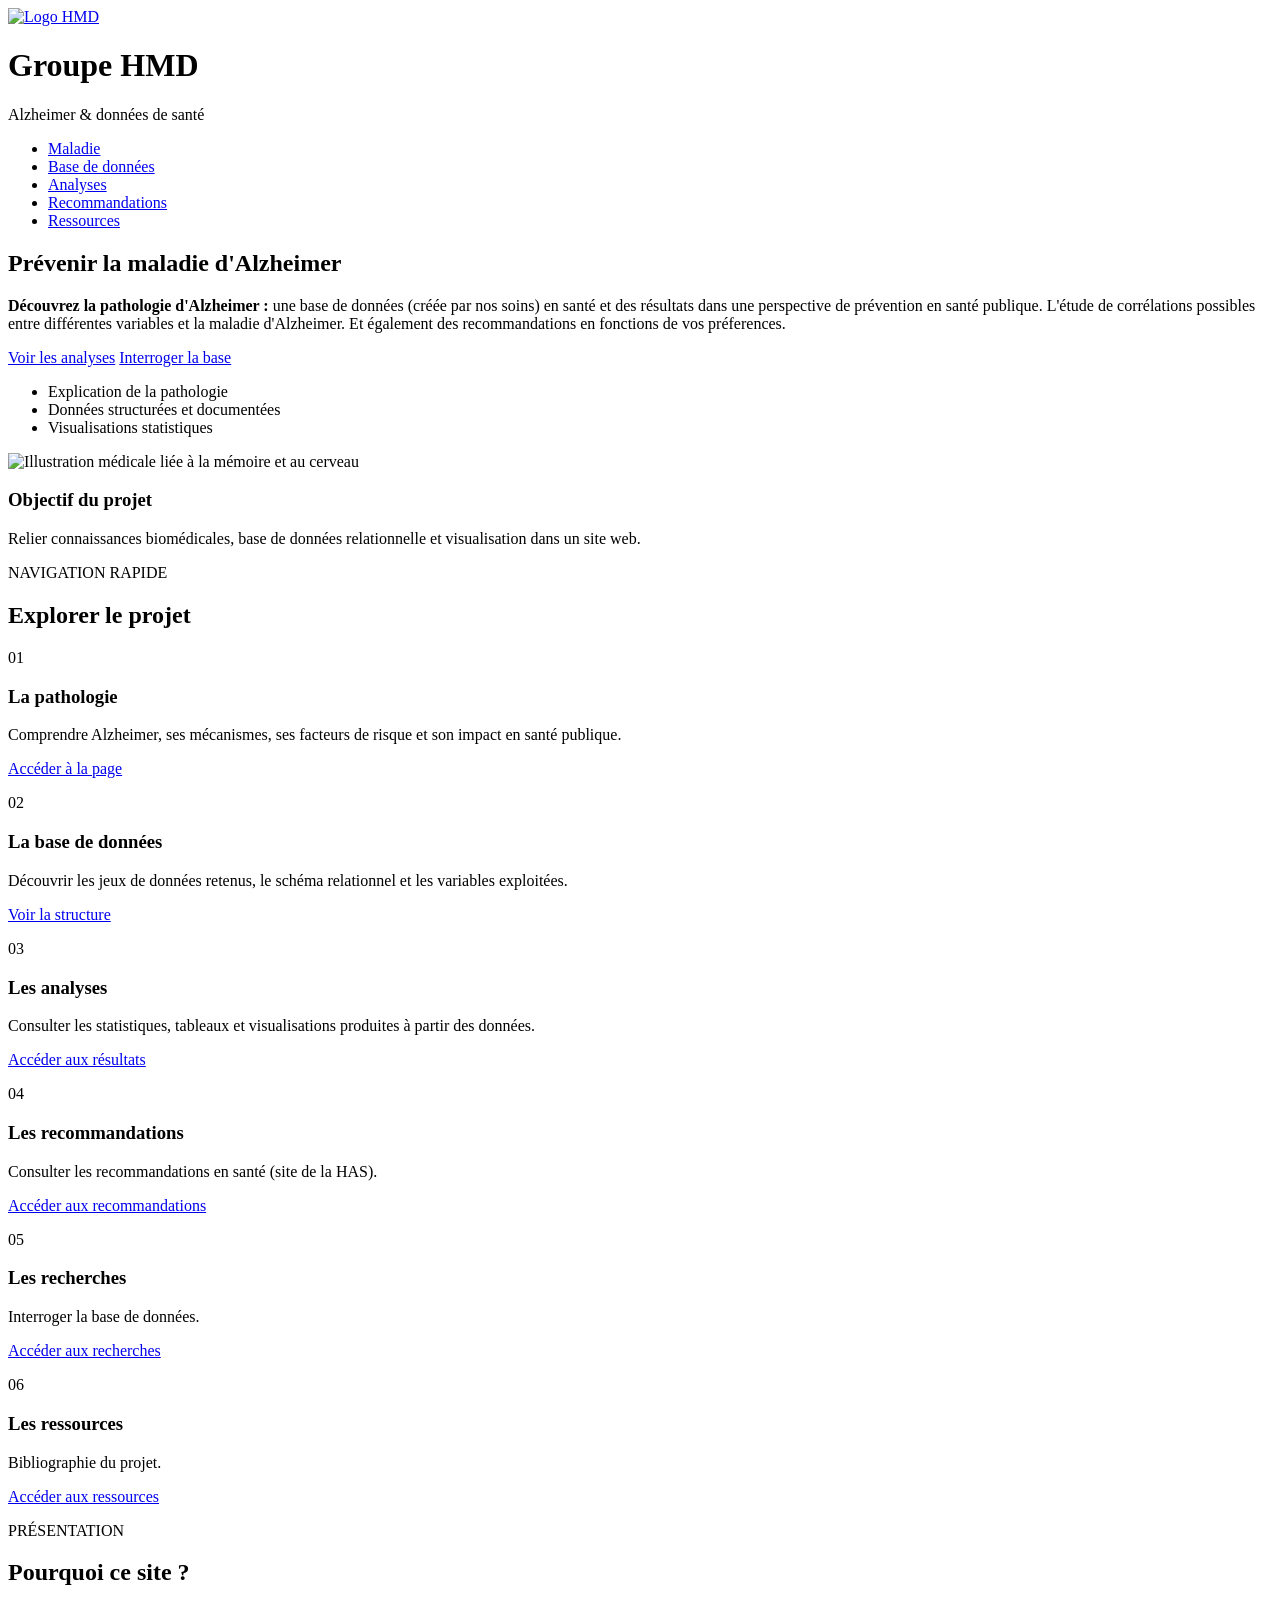
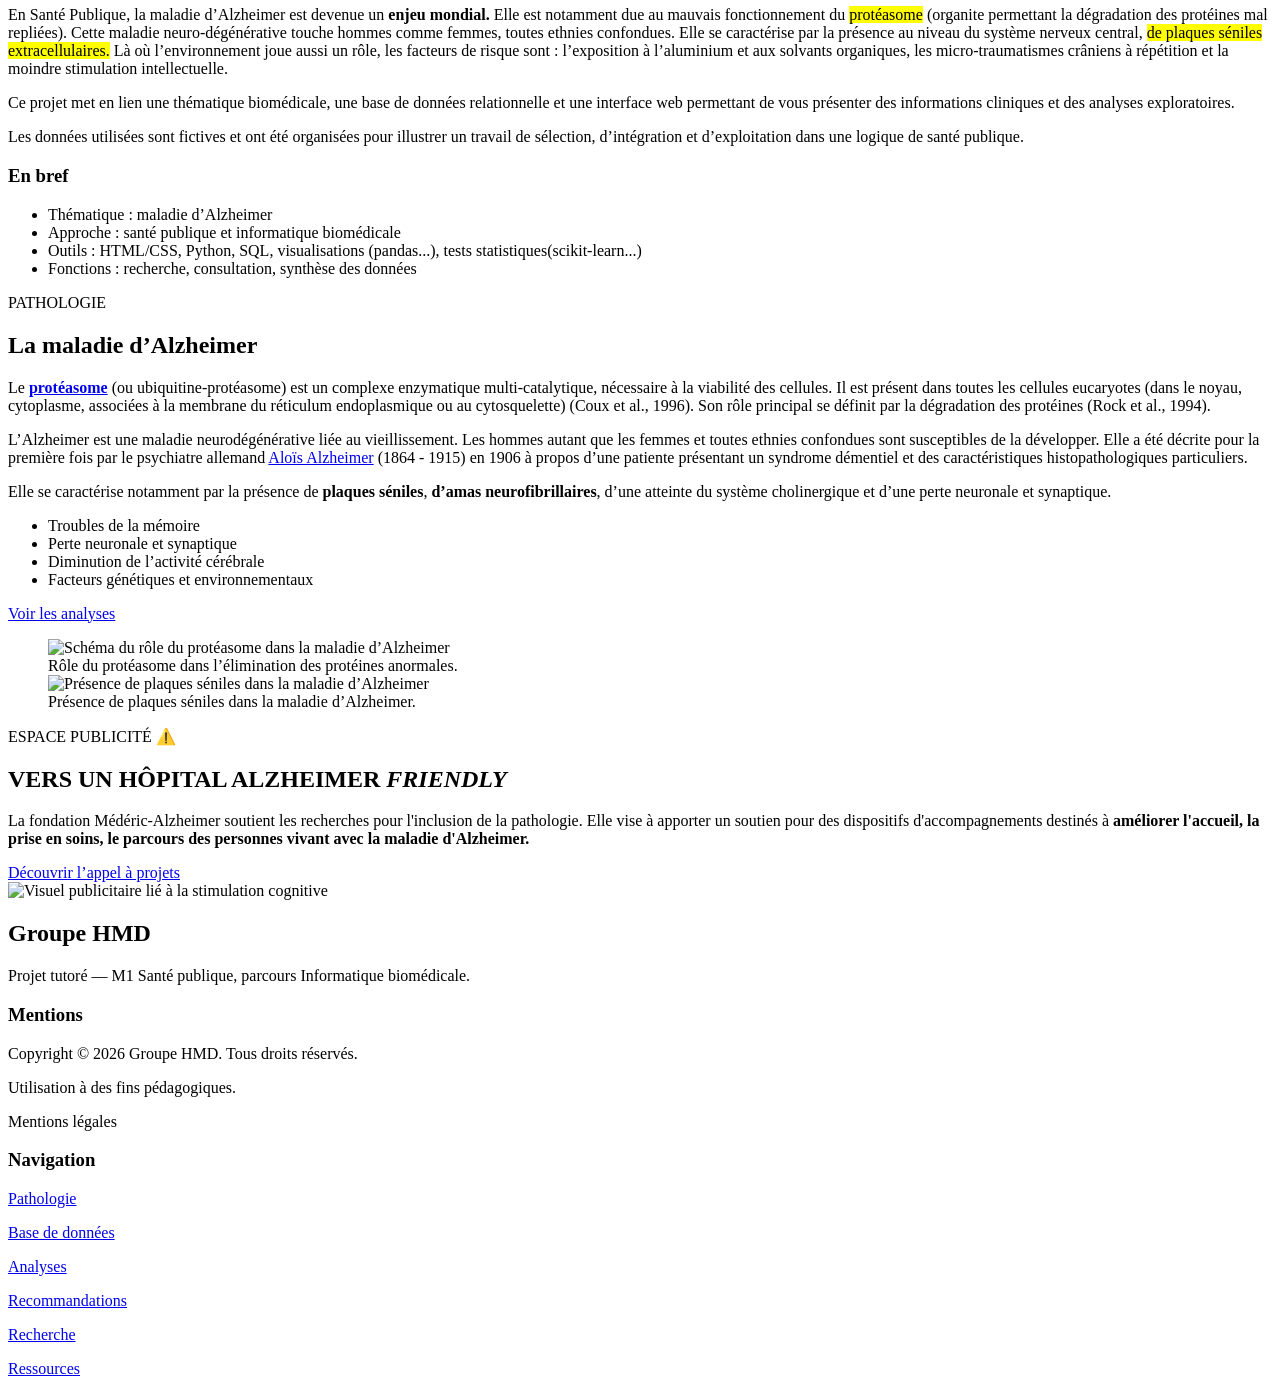
==== index.html @ 524bcedb "Add files via upload" ====
<!DOCTYPE html>
<html lang="fr">
<head>
    <meta charset="UTF-8">
    <!-- Responsive petits écrans -->
    <meta name="viewport" content="width=device-width, initial-scale=1.0">
    <title>Groupe HMD - Accueil</title>
    <link rel="stylesheet" href="css/style.css">
</head>
<body>
    <!-- Logo + menu principal -->
    <header id="entete">
        <div id="barre-haut">
            <div id="bloc-logo">
                <a href="index.html" id="lien-logo" aria-label="Retour à la page d'accueil">
                    <div id="logo-rond">
                        <img src="images/logo-HMD.png" alt="Logo HMD">
                    </div>
                </a>

                <div id="texte-logo">
                    <h1>Groupe HMD</h1>
                    <p>Alzheimer & données de santé</p>
                </div>
            </div>
            <!-- Menu de navigation principal -->
            <nav>
                <ul id="menu">
                    <li><a href="#carte-pathologie">Maladie</a></li>
                    <li><a href="base-donnees.html">Base de données</a></li>
                    <li><a href="analyses.html">Analyses</a></li>
                    <li><a href="recommandations.html">Recommandations</a></li>
                    <li><a href="ressources.html">Ressources</a></li>
                </ul>
            </nav>
        </div>
    </header>

    <main>
        <!-- Première section : introduction -->
        <section id="accueil">
            <div id="conteneur">
                <div id="texte-accueil">
                    <h2>Prévenir la maladie d'Alzheimer</h2>
                    <p>
                        <strong>Découvrez la pathologie d'Alzheimer :</strong> une base de données (créée par nos soins) en santé
                        et des résultats dans une perspective de prévention en santé publique. L'étude de corrélations possibles entre différentes variables et la maladie d'Alzheimer.
                        Et également des recommandations en fonctions de vos préferences.
                    </p>

                    <div id="boutons-accueil">
                        <a href="analyses.html" class="bouton bouton-orange">Voir les analyses</a>
                        <a href="interrogation.php" class="bouton bouton-contour">Interroger la base</a>
                    </div>

                    <ul id="liste-points">
                        <li>Explication de la pathologie</li>
                        <li>Données structurées et documentées</li>
                        <li>Visualisations statistiques</li>
                    </ul>
                </div>

                <div id="carte-accueil">
                    <img src="images/cerveau.png" alt="Illustration médicale liée à la mémoire et au cerveau">

                    <div id="texte-carte">
                        <h3>Objectif du projet</h3>
                        <p>
                            Relier connaissances biomédicales, base de données relationnelle et visualisation
                            dans un site web.
                        </p>
                    </div>
                </div>
            </div>
        </section>

        <!-- 2ème Section : accès rapides aux différentes pages -->
        <section id="navigation-rapide">
            <div id="contenu-navigation">
                <p id="petit-titre">NAVIGATION RAPIDE</p>
                <h2>Explorer le projet</h2>

                <!-- Ensemble des cartes de navigation -->
                <div id="blocs-navigation">
                    <article class="bloc">
                        <!-- Carte 1 -->
                        <p class="numero-bloc">01</p>
                        <h3>La pathologie</h3>
                        <p>
                            Comprendre Alzheimer, ses mécanismes, ses facteurs de risque et son impact en santé publique.
                        </p>
                        <a href="#carte-pathologie">Accéder à la page</a>
                    </article>

                    <article class="bloc">
                        <!-- Carte 2 -->
                        <p class="numero-bloc">02</p>
                        <h3>La base de données</h3>
                        <p>
                            Découvrir les jeux de données retenus, le schéma relationnel et les variables exploitées.
                        </p>
                        <a href="base-donnees.html">Voir la structure</a>
                    </article>

                    <article class="bloc">
                        <!-- Carte 3 -->
                        <p class="numero-bloc">03</p>
                        <h3>Les analyses</h3>
                        <p>
                            Consulter les statistiques, tableaux et visualisations produites à partir des données.
                        </p>
                        <a href="analyses.html">Accéder aux résultats</a>
                    </article>

                    <article class="bloc">
                        <!-- Carte 4 -->
                        <p class="numero-bloc">04</p>
                        <h3>Les recommandations</h3>
                        <p>
                            Consulter les recommandations en santé (site de la HAS).
                        </p>
                        <a href="recommandations.html">Accéder aux recommandations</a>
                    </article>

                    <article class="bloc">
                        <!-- Carte 5 -->
                        <p class="numero-bloc">05</p>
                        <h3>Les recherches</h3>
                        <p>
                            Interroger la base de données.
                        </p>
                        <a href="interrogation.php">Accéder aux recherches</a>
                    </article>

                    <article class="bloc">
                        <!-- Carte 6 -->
                        <p class="numero-bloc">06</p>
                        <h3>Les ressources</h3>
                        <p>
                            Bibliographie du projet.
                        </p>
                        <a href="ressources.html">Accéder aux ressources</a>
                    </article>
                </div>
            </div>
        </section>

        <!-- 3ème section : but du site -->
        <section id="presentation-site">
            <div id="contenu-presentation">
                <div id="texte-presentation">
                    <p id="petit-titre-presentation">PRÉSENTATION</p>
                    <h2>Pourquoi ce site ?</h2>

                    <p>
                        En Santé Publique, la maladie d’Alzheimer est devenue un <strong>enjeu mondial.</strong>
                        Elle est notamment due au mauvais fonctionnement du <mark>protéasome</mark> (organite permettant la dégradation des protéines mal repliées).
                        Cette maladie neuro-dégénérative touche hommes comme femmes, toutes ethnies confondues.
                        Elle se caractérise par la présence au niveau du système nerveux central, <mark>de plaques séniles extracellulaires.</mark>
                        Là où l’environnement joue aussi un rôle, les facteurs de risque sont : l’exposition à l’aluminium et aux solvants organiques,
                        les micro-traumatismes crâniens à répétition et la moindre stimulation intellectuelle.
                    </p>

                    <p>
                        Ce projet met en lien une thématique biomédicale, une base de données relationnelle
                        et une interface web permettant de vous présenter des informations cliniques et des analyses exploratoires.
                    </p>

                    <p>
                        Les données utilisées sont fictives et ont été organisées pour illustrer un travail de sélection,
                        d’intégration et d’exploitation dans une logique de santé publique.
                    </p>
                </div>

                <!-- Encadré résumé -->
                <div id="bloc-resume">
                    <h3>En bref</h3>

                    <ul id="liste-resume">
                        <li>Thématique : maladie d’Alzheimer</li>
                        <li>Approche : santé publique et informatique biomédicale</li>
                        <li>Outils : HTML/CSS, Python, SQL, visualisations (pandas...), tests statistiques(scikit-learn...)</li>
                        <li>Fonctions : recherche, consultation, synthèse des données</li>
                    </ul>
                </div>
            </div>
        </section>

        <!-- 4ème section : la pathologie -->
        <section id="carte-pathologie">
            <div id="contenu-pathologie">
                <div id="texte-pathologie">
                    <p id="petit-titre-pathologie">PATHOLOGIE</p>
                    <h2>La maladie d’Alzheimer</h2>

                    <p>
                        Le <a href="https://fr.wikipedia.org/wiki/Prot%C3%A9asome" target="_blank" rel="noopener noreferrer"><strong>protéasome</strong></a>
                        (ou ubiquitine-protéasome) est un complexe enzymatique multi-catalytique, nécessaire à la viabilité des cellules.
                        Il est présent dans toutes les cellules eucaryotes (dans le noyau, cytoplasme, associées à la membrane
                        du réticulum endoplasmique ou au cytosquelette) (Coux et al., 1996).
                        Son rôle principal se définit par la dégradation des protéines (Rock et al., 1994).
                    </p>

                    <p>
                        L’Alzheimer est une maladie neurodégénérative liée au vieillissement.
                        Les hommes autant que les femmes et toutes ethnies confondues sont susceptibles de la développer.
                        Elle a été décrite pour la première fois par le psychiatre allemand
                        <a href="https://fr.wikipedia.org/wiki/Alois_Alzheimer" target="_blank" rel="noopener noreferrer">Aloïs Alzheimer</a>
                        (1864 - 1915) en 1906 à propos d’une patiente présentant un syndrome démentiel
                        et des caractéristiques histopathologiques particuliers.
                    </p>

                    <p>
                        Elle se caractérise notamment par la présence de <strong>plaques séniles</strong>, <strong>d’amas neurofibrillaires</strong>,
                        d’une atteinte du système cholinergique et d’une perte neuronale et synaptique.
                    </p>

                    <ul id="liste-pathologie">
                        <li>Troubles de la mémoire</li>
                        <li>Perte neuronale et synaptique</li>
                        <li>Diminution de l’activité cérébrale</li>
                        <li>Facteurs génétiques et environnementaux</li>
                    </ul>

                    <a href="analyses.html" class="bouton bouton-orange">Voir les analyses</a>
                </div>

                <div id="visuel-pathologie">
                    <figure class="schema">
                        <img src="images/schema-proteasome.png" alt="Schéma du rôle du protéasome dans la maladie d’Alzheimer">
                        <figcaption>Rôle du protéasome dans l’élimination des protéines anormales.</figcaption>
                        <img src="images/plaques-seniles.png" alt="Présence de plaques séniles dans la maladie d’Alzheimer">
                        <figcaption>Présence de plaques séniles dans la maladie d’Alzheimer.</figcaption>
                    </figure>
                </div>
            </div>
        </section>

        <!-- 5ème section : espace publicité -->
        <section id="publicite">
            <div id="contenu-publicite">
                <div id="texte-publicite">
                    <p id="petit-titre-publicite">ESPACE PUBLICITÉ ⚠️</p>
                    <h2>VERS UN HÔPITAL ALZHEIMER <em>FRIENDLY</em></h2>
                    <p>
                        La fondation Médéric-Alzheimer soutient les recherches pour l'inclusion de la pathologie.
                        Elle vise à apporter un soutien pour des dispositifs d'accompagnements destinés à
                        <strong>améliorer l'accueil, la prise en soins, le parcours des personnes vivant avec la maladie d'Alzheimer.</strong>
                    </p>
                    <a href="https://www.fondation-mederic-alzheimer.org/project/appel-a-projets-2025-vers-un-hopital-alzheimer-friendly/"
                       target="_blank" rel="noopener noreferrer" class="bouton bouton-orange">
                        Découvrir l’appel à projets
                    </a>
                </div>

                <div id="visuel-publicite">
                    <img src="images/publicite.jpg" alt="Visuel publicitaire lié à la stimulation cognitive">
                </div>
            </div>
        </section>
    </main>

    <!-- footer - pied de page -->
    <footer id="pied-page">
        <div id="contenu-footer">
            <div class="colonne-footer">
                <h2>Groupe HMD</h2>
                <p>Projet tutoré — M1 Santé publique, parcours Informatique biomédicale.</p>
            </div>

            <div class="colonne-footer">
                <h3>Mentions</h3>
                <p>Copyright © 2026 Groupe HMD. Tous droits réservés.</p>
                <p>Utilisation à des fins pédagogiques.</p>
                <p>Mentions légales</p>
            </div>

            <div class="colonne-footer">
                <h3>Navigation</h3>
                <p><a href="#carte-pathologie">Pathologie</a></p>
                <p><a href="base-donnees.html">Base de données</a></p>
                <p><a href="analyses.html">Analyses</a></p>
                <p><a href="recommandations.html">Recommandations</a></p>
                <p><a href="interrogation.php">Recherche</a></p>
                <p><a href="ressouces.html">Ressources</a></p>
            </div>
        </div>
    </footer>
</body>
</html>
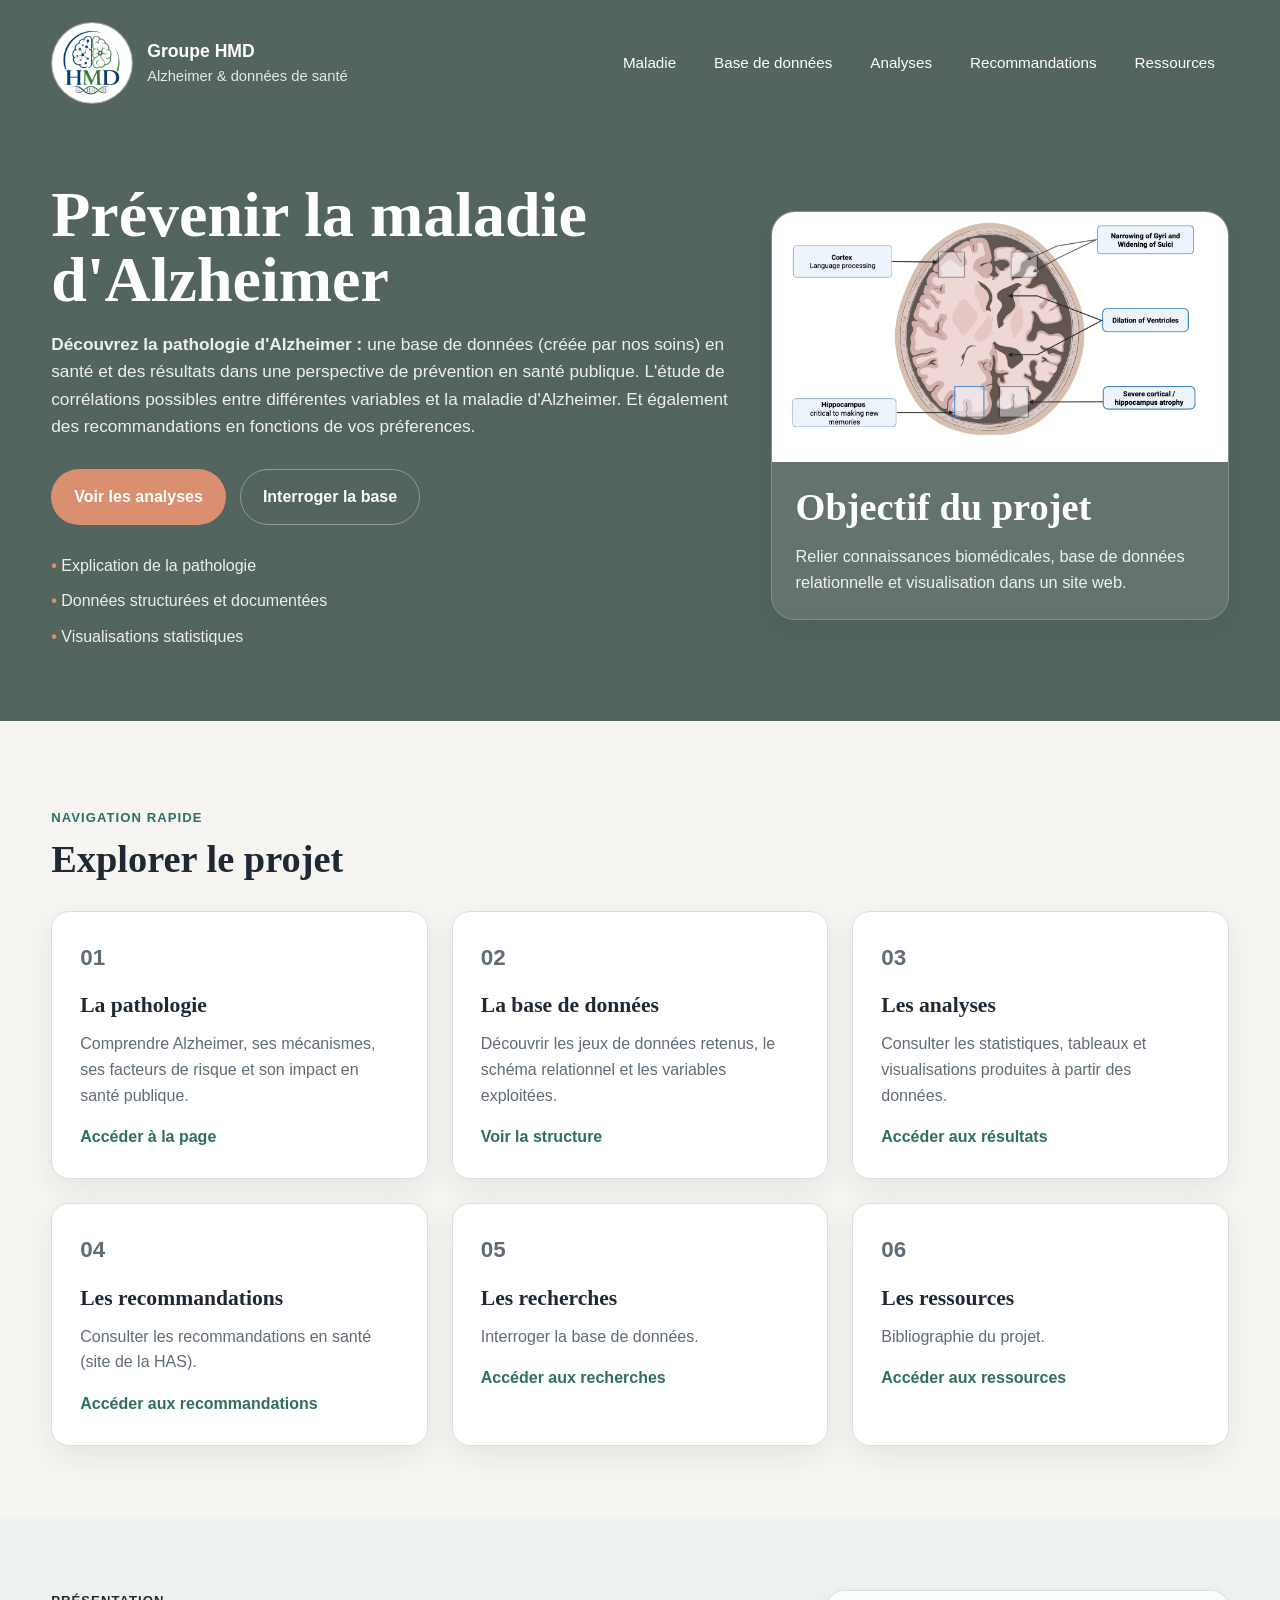
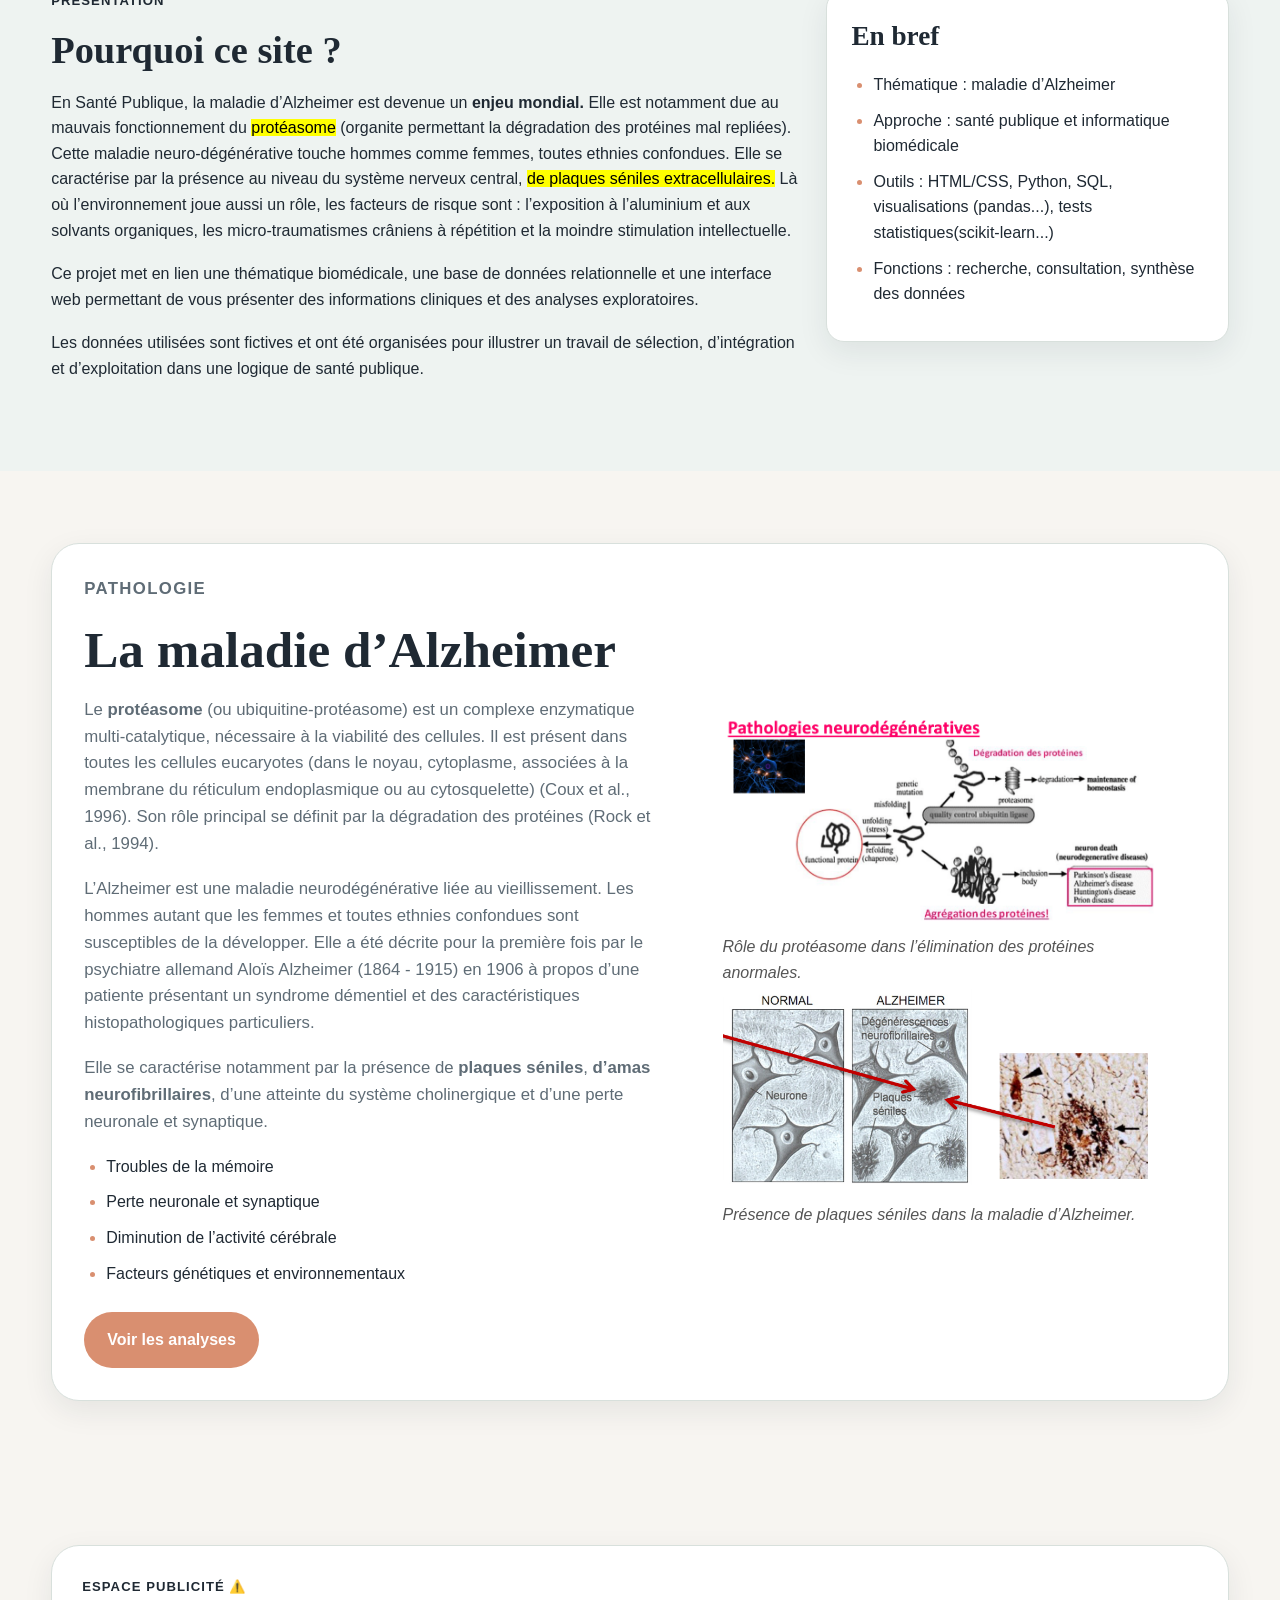
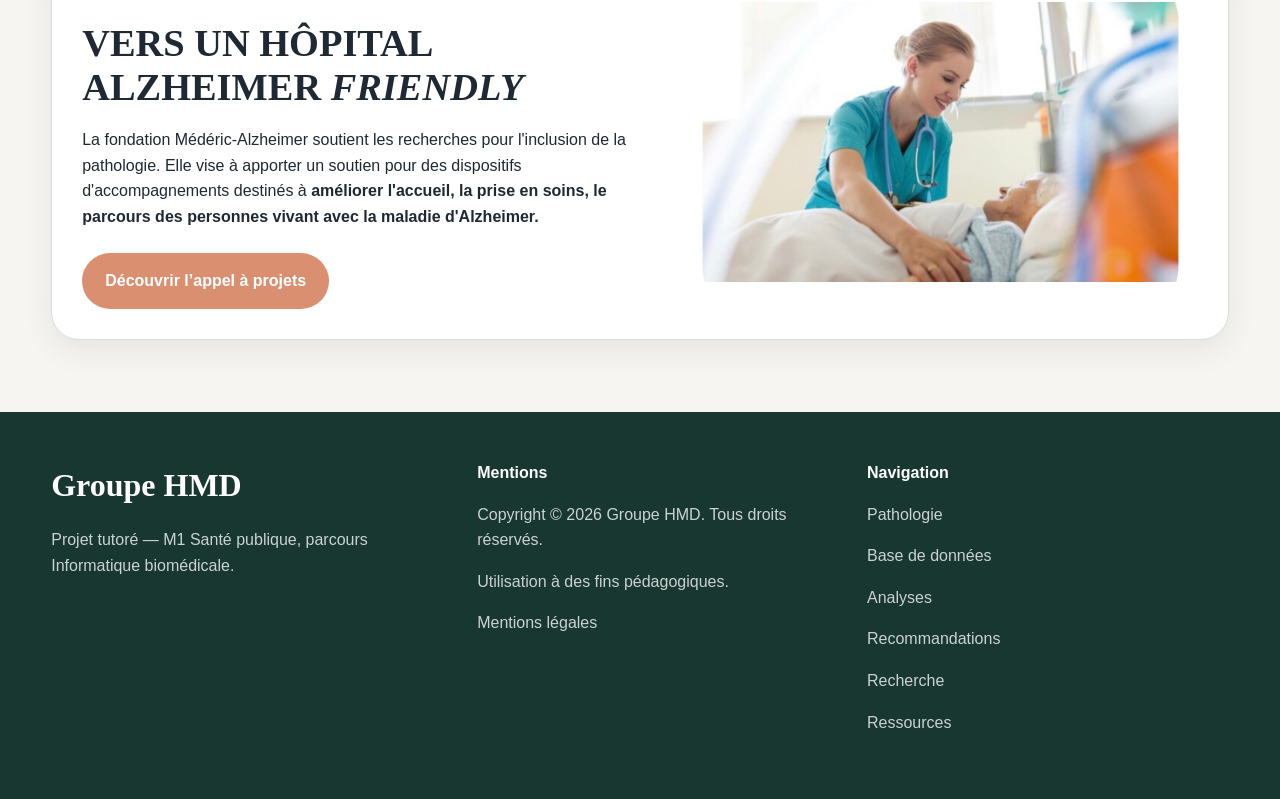
==== commit d333c78e: "Fix typo in link to resources page" ====
--- a/index.html
+++ b/index.html
@@ -282,9 +282,9 @@
                 <p><a href="analyses.html">Analyses</a></p>
                 <p><a href="recommandations.html">Recommandations</a></p>
                 <p><a href="interrogation.php">Recherche</a></p>
-                <p><a href="ressouces.html">Ressources</a></p>
+                <p><a href="ressources.html">Ressources</a></p>
             </div>
         </div>
     </footer>
 </body>
-</html>+</html>
--- a/css/style.css
+++ b/css/style.css
@@ -0,0 +1,920 @@
+/* =============================
+   VARIABLES CSS (RACINE DU DOC)
+   ============================ */
+:root {
+    --bg: #f7f5f1;
+    --surface: #ffffff;
+    --surface-soft: #eef3f1;
+    --text: #1f2933;
+    --muted: #5f6c76;
+    --primary: #2f6f62;
+    --primary-dark: #1f5147;
+    --accent: #d98f70;
+    --accent-dark: #c87d5c;
+    --border: #d8e0dc;
+    --shadow: 0 10px 30px rgba(31, 41, 51, 0.08);
+    --radius: 18px;
+    --radius-lg: 28px;
+    --container: 1180px;
+}
+
+/* =========================
+   STYLE GLOBAL
+   ========================= */
+
+* {
+    box-sizing: border-box;
+}
+
+html {
+    scroll-behavior: smooth;
+}
+
+body {
+    margin: 0;
+    font-family: "Inter", Arial, sans-serif;
+    color: var(--text);
+    background: var(--bg);
+    line-height: 1.6;
+}
+
+img {
+    max-width: 100%;
+    display: block;
+}
+
+a {
+    color: inherit;
+    text-decoration: none;
+}
+
+ul {
+    margin: 0;
+    padding: 0;
+}
+
+/* Conteneurs principaux */
+#barre-haut,
+#conteneur,
+#contenu-navigation,
+#contenu-presentation,
+#contenu-publicite,
+#contenu-footer,
+#contenu-pathologie {
+    width: min(92%, var(--container));
+    margin: 0 auto;
+}
+
+/* =========================
+   HEADER 
+   ========================= */
+
+#entete {
+    background: linear-gradient(rgba(20, 45, 40, 0.72), rgba(20, 45, 40, 0.72)),
+                url("images/header-alzheimer.jpg") center/cover no-repeat;
+    color: #fff;
+}
+
+#barre-haut {
+    display: flex;
+    justify-content: space-between;
+    align-items: center;
+    gap: 24px;
+    padding: 22px 0;
+}
+
+#bloc-logo {
+    display: flex;
+    align-items: center;
+    gap: 14px;
+}
+
+#logo-rond {
+    width: 82px;
+    height: 82px;
+    border-radius: 50%;
+    overflow: hidden;
+    background: rgba(255, 255, 255, 0.14);
+    border: 1px solid rgba(255, 255, 255, 0.28);
+    display: flex;
+    align-items: center;
+    justify-content: center;
+    flex-shrink: 0;
+}
+
+#logo-rond img {
+    width: 100%;
+    height: 100%;
+    object-fit: cover;
+}
+
+#texte-logo {
+    display: flex;
+    flex-direction: column;
+}
+
+#texte-logo h1 {
+    margin: 0;
+    font-size: 1.1rem;
+    font-weight: 700;
+    color: #fff;
+}
+
+#texte-logo p {
+    margin: 0;
+    font-size: 0.92rem;
+    color: rgba(255, 255, 255, 0.85);
+}
+
+#menu {
+    list-style: none;
+    display: flex;
+    gap: 10px;
+    flex-wrap: wrap;
+    align-items: center;
+}
+
+#menu li {
+    margin: 0;
+}
+
+#menu a {
+    display: inline-block;
+    padding: 10px 14px;
+    border-radius: 999px;
+    color: #fff;
+    font-size: 0.95rem;
+    transition: 0.2s ease;
+}
+
+#menu a:hover,
+#menu a.actif {
+    background: rgba(255, 255, 255, 0.16);
+}
+
+/* =========================
+   BOUTONS 
+   ========================= */
+
+.bouton,
+.btn {
+    display: inline-flex;
+    align-items: center;
+    justify-content: center;
+    padding: 14px 22px;
+    border-radius: 999px;
+    font-weight: 600;
+    font-size: 16px;
+    border: 1px solid transparent;
+    transition: 0.2s ease;
+    cursor: pointer;
+}
+
+.bouton-orange,
+.btn-principal {
+    background: var(--accent);
+    color: #fff;
+}
+
+.bouton-orange:hover,
+.btn-principal:hover {
+    background: var(--accent-dark);
+}
+
+.bouton-contour,
+.btn-secondaire {
+    background: transparent;
+    border-color: var(--primary);
+    color: var(--primary);
+}
+
+.bouton-contour:hover,
+.btn-secondaire:hover {
+    background: rgba(47, 111, 98, 0.08);
+}
+
+#accueil .bouton-contour {
+    color: #fff;
+    border-color: rgba(255, 255, 255, 0.35);
+}
+
+#accueil .bouton-contour:hover {
+    background: rgba(255, 255, 255, 0.12);
+}
+
+/* =========================
+   PAGE D'ACCUEIL : 
+   ========================= */
+
+#accueil {
+    background: linear-gradient(rgba(20, 45, 40, 0.72), rgba(20, 45, 40, 0.72)),
+                url("images/header-alzheimer.jpg") center/cover no-repeat;
+    color: #fff;
+    padding: 56px 0 72px;
+}
+
+#accueil #conteneur {
+    display: grid;
+    grid-template-columns: 1.2fr 0.8fr;
+    gap: 32px;
+    align-items: center;
+}
+
+#texte-accueil {
+    min-width: 0;
+}
+
+#texte-accueil h2 {
+    margin-top: 0;
+    margin-bottom: 18px;
+    font-family: "Playfair Display", Georgia, serif;
+    font-size: clamp(2.8rem, 5vw, 5.2rem);
+    line-height: 1.02;
+    color: #fff;
+}
+
+#texte-accueil p {
+    margin-top: 0;
+    margin-bottom: 0;
+    font-size: 1.08rem;
+    color: rgba(255, 255, 255, 0.9);
+    max-width: 760px;
+}
+
+#boutons-accueil {
+    display: flex;
+    gap: 14px;
+    flex-wrap: wrap;
+    margin: 28px 0;
+}
+
+#liste-points {
+    list-style: none;
+    display: grid;
+    gap: 10px;
+    padding: 0;
+    margin: 0;
+}
+
+#liste-points li {
+    color: rgba(255, 255, 255, 0.9);
+    font-size: 1rem;
+}
+
+#liste-points li::before {
+    content: "• ";
+    color: var(--accent);
+    font-weight: 700;
+}
+
+#carte-accueil {
+    background: rgba(255, 255, 255, 0.1);
+    backdrop-filter: blur(4px);
+    border: 1px solid rgba(255, 255, 255, 0.18);
+    border-radius: 24px;
+    overflow: hidden;
+    box-shadow: var(--shadow);
+}
+
+#carte-accueil img {
+    width: 100%;
+    height: 250px;
+    object-fit: cover;
+}
+
+#texte-carte {
+    padding: 24px;
+}
+
+#texte-carte h3 {
+    margin-top: 0;
+    margin-bottom: 14px;
+    font-family: "Playfair Display", Georgia, serif;
+    font-size: clamp(1.8rem, 3vw, 2.6rem);
+    color: #fff;
+    line-height: 1.12;
+}
+
+#texte-carte p {
+    margin: 0;
+    color: rgba(255, 255, 255, 0.9);
+    font-size: 1.02rem;
+}
+
+/* =========================
+   NAVIGATION RAPIDE
+   ========================= */
+
+#navigation-rapide {
+    background: var(--bg);
+    padding: 72px 0;
+}
+
+#petit-titre,
+#petit-titre-presentation,
+#petit-titre-pathologie,
+#petit-titre-publicite {
+    color: var(--primary);
+    text-transform: uppercase;
+    letter-spacing: 0.08em;
+    font-size: 0.82rem;
+    font-weight: 700;
+    margin-bottom: 10px;
+}
+
+#navigation-rapide h2,
+#texte-presentation h2,
+#texte-publicite h2,
+#texte-pathologie h2 {
+    margin-top: 0;
+    margin-bottom: 18px;
+    font-family: "Playfair Display", Georgia, serif;
+    line-height: 1.12;
+}
+
+#navigation-rapide h2 {
+    margin-bottom: 30px;
+    font-size: clamp(2rem, 3vw, 3.4rem);
+}
+
+#blocs-navigation {
+    display: grid;
+    grid-template-columns: repeat(3, 1fr);
+    gap: 24px;
+}
+
+.bloc {
+    background: var(--surface);
+    border: 1px solid var(--border);
+    border-radius: var(--radius);
+    box-shadow: var(--shadow);
+    padding: 28px;
+}
+
+.numero-bloc {
+    display: inline-block;
+    margin-bottom: 14px;
+    color: var(--primary);
+    font-weight: 700;
+    font-size: 1.4rem;
+}
+
+.bloc h3 {
+    margin-top: 0;
+    margin-bottom: 12px;
+    font-family: "Playfair Display", Georgia, serif;
+    font-size: 1.35rem;
+    line-height: 1.3;
+}
+
+.bloc p {
+    margin-top: 0;
+    margin-bottom: 16px;
+    color: var(--muted);
+}
+
+.bloc a {
+    color: var(--primary);
+    font-weight: 600;
+}
+
+/* =========================
+   PRESENTATION
+   ========================= */
+
+#presentation-site {
+    background: var(--surface-soft);
+    padding: 72px 0;
+}
+
+#contenu-presentation {
+    display: grid;
+    grid-template-columns: 1.3fr 0.7fr;
+    gap: 28px;
+    align-items: start;
+}
+
+#texte-presentation {
+    min-width: 0;
+}
+
+#texte-presentation h2 {
+    font-size: clamp(2rem, 3vw, 3.2rem);
+}
+
+#texte-presentation p {
+    margin-top: 0;
+    margin-bottom: 18px;
+    color: var(--text);
+    max-width: 780px;
+}
+
+#bloc-resume {
+    background: var(--surface);
+    border: 1px solid var(--border);
+    border-radius: var(--radius);
+    box-shadow: var(--shadow);
+    padding: 24px;
+}
+
+#bloc-resume h3 {
+    margin-top: 0;
+    margin-bottom: 14px;
+    font-family: "Playfair Display", Georgia, serif;
+    font-size: 1.7rem;
+}
+
+#liste-resume {
+    padding-left: 22px;
+}
+
+#liste-resume li {
+    margin-bottom: 10px;
+    color: var(--text);
+}
+
+#liste-resume li::marker {
+    color: var(--accent);
+}
+
+/* =========================
+   PATHOLOGIE
+   Section sur la maladie d'Alzheimer.
+   ========================= */
+
+#carte-pathologie {
+    background: var(--bg);
+    padding: 72px 0;
+}
+
+#contenu-pathologie {
+    display: grid;
+    grid-template-columns: 1fr 0.9fr;
+    gap: 28px;
+    align-items: center;
+    background: var(--surface);
+    border: 1px solid var(--border);
+    border-radius: var(--radius-lg);
+    padding: 32px;
+    box-shadow: var(--shadow);
+}
+
+#texte-pathologie {
+    min-width: 0;
+}
+
+#texte-pathologie h2 {
+    font-size: clamp(2.2rem, 4vw, 4rem);
+    color: var(--text);
+}
+
+#texte-pathologie p {
+    margin-top: 0;
+    margin-bottom: 18px;
+    color: var(--muted);
+    font-size: 1.05rem;
+    max-width: 680px;
+}
+
+#liste-pathologie {
+    margin: 0 0 26px 0;
+    padding-left: 22px;
+}
+
+#liste-pathologie li {
+    margin-bottom: 10px;
+    color: var(--text);
+}
+
+#liste-pathologie li::marker {
+    color: var(--accent);
+}
+
+#visuel-pathologie {
+    min-width: 0;
+}
+
+#visuel-pathologie img {
+    width: 100%;
+    height: 100%;
+    max-height: 420px;
+    object-fit: cover;
+    border-radius: var(--radius);
+}
+
+.schema figcaption {
+    margin-top: 10px;
+    font-style: italic;
+    color: #555;
+}
+
+/* =========================
+   PAGE RECOMMANDATIONS / API
+   ========================= */
+
+main#conteneur {
+    padding: 72px 0;
+}
+
+.introduction-page {
+    margin-bottom: 32px;
+}
+
+.intro {
+    text-align: center;
+    max-width: 560px;
+    margin: 0 auto;
+    font-size: 1.08rem;
+    line-height: 1.7;
+    color: var(--text);
+}
+
+.introduction-page img,
+.intro img {
+    display: block;
+    width: 100%;
+    max-width: 560px;
+    margin: 24px auto 0;
+    border-radius: var(--radius);
+    border: 1px solid var(--border);
+}
+
+.colonne-droite {
+    display: flex;
+    flex-direction: column;
+    gap: 28px;
+}
+
+.bloc-formulaire,
+.bloc-resultats {
+    background: var(--surface);
+    border: 1px solid var(--border);
+    border-radius: var(--radius-lg);
+    box-shadow: var(--shadow);
+    padding: 30px;
+    width: 100%;
+}
+
+.bloc-resultats {
+    min-height: 220px;
+}
+
+.bloc-formulaire h2,
+.bloc-resultats h2 {
+    margin-top: 0;
+    margin-bottom: 18px;
+    font-family: "Playfair Display", Georgia, serif;
+    font-size: 2rem;
+    line-height: 1.15;
+    color: var(--text);
+}
+
+.champ {
+    display: flex;
+    flex-direction: column;
+    gap: 8px;
+}
+
+.champ-large {
+    margin-bottom: 22px;
+}
+
+.bloc-formulaire .bloc-resultats,
+.grille-formulaire {
+    display: grid;
+    grid-template-columns: repeat(3, 1fr);
+    gap: 16px;
+}
+
+label {
+    font-weight: 600;
+    color: var(--primary);
+    font-size: 0.95rem;
+}
+
+input,
+select {
+    padding: 14px 16px;
+    border: 1px solid var(--border);
+    border-radius: 12px;
+    font-size: 16px;
+    background-color: #fff;
+    color: var(--text);
+    transition: border-color 0.2s ease, box-shadow 0.2s ease;
+}
+
+input:focus,
+select:focus {
+    outline: none;
+    border-color: var(--primary);
+    box-shadow: 0 0 0 3px rgba(47, 111, 98, 0.14);
+}
+
+select:disabled {
+    background-color: #f1f1ef;
+    color: #777;
+    cursor: not-allowed;
+}
+
+.actions {
+    display: flex;
+    gap: 12px;
+    flex-wrap: wrap;
+    margin-top: 24px;
+}
+
+.message {
+    margin-top: 18px;
+    font-weight: 600;
+    padding: 12px 14px;
+    border-radius: 12px;
+}
+
+.message.success {
+    color: var(--primary-dark);
+    background: rgba(47, 111, 98, 0.08);
+}
+
+.message.error {
+    color: #a12c2c;
+    background: rgba(161, 44, 44, 0.08);
+}
+
+.message.warning {
+    color: #9a6700;
+    background: rgba(154, 103, 0, 0.08);
+}
+
+.message.info {
+    color: #1f4f82;
+    background: rgba(31, 79, 130, 0.08);
+}
+
+.resume-resultats {
+    margin: 10px 0 18px;
+    font-weight: 600;
+    color: var(--text);
+}
+
+.liste-resultats {
+    display: grid;
+    gap: 16px;
+}
+
+.carte-resultat {
+    border: 1px solid var(--border);
+    background-color: #fcfcfa;
+    border-radius: var(--radius);
+    padding: 22px;
+    box-shadow: var(--shadow);
+}
+
+.carte-resultat h3 {
+    margin-top: 0;
+    margin-bottom: 12px;
+    color: var(--primary);
+    font-family: "Playfair Display", Georgia, serif;
+    font-size: 1.5rem;
+}
+
+.carte-resultat p {
+    margin: 8px 0;
+    line-height: 1.6;
+    color: var(--muted);
+}
+
+.meta {
+    display: flex;
+    gap: 8px;
+    flex-wrap: wrap;
+    margin-bottom: 10px;
+}
+
+.badge {
+    display: inline-block;
+    background-color: var(--primary);
+    color: #fff;
+    padding: 6px 12px;
+    border-radius: 999px;
+    font-size: 13px;
+    font-weight: 600;
+}
+
+.badge-secondaire {
+    background-color: var(--accent);
+}
+
+.source {
+    color: #6a6f73;
+    font-style: italic;
+    margin-top: 10px;
+}
+
+.etat-vide {
+    border: 1px dashed var(--border);
+    border-radius: var(--radius);
+    padding: 22px;
+    background: #fcfcfa;
+}
+
+.etat-vide p {
+    margin: 0;
+    color: var(--muted);
+}
+
+/* =========================
+   PUBLICITE
+   ========================= */
+
+#publicite {
+    background: var(--bg);
+    padding: 72px 0;
+}
+
+#contenu-publicite {
+    display: grid;
+    grid-template-columns: 1fr 0.9fr;
+    gap: 28px;
+    align-items: center;
+    background: var(--surface);
+    border: 1px solid var(--border);
+    border-radius: var(--radius-lg);
+    padding: 30px;
+    box-shadow: var(--shadow);
+}
+
+#texte-publicite {
+    min-width: 0;
+}
+
+#texte-publicite h2 {
+    font-size: clamp(2rem, 3vw, 3rem);
+    line-height: 1.15;
+}
+
+#texte-publicite p {
+    margin-top: 0;
+    margin-bottom: 24px;
+    color: var(--text);
+    max-width: 620px;
+}
+
+#visuel-publicite {
+    min-width: 0;
+}
+
+#visuel-publicite img {
+    width: 100%;
+    height: 280px;
+    object-fit: cover;
+    border-radius: 16px;
+}
+
+/* =========================
+   FOOTER
+   Pied de page commun.
+   ========================= */
+
+#pied-page {
+    background: #183730;
+    color: #f1f5f3;
+    padding: 48px 0;
+}
+
+#contenu-footer {
+    display: grid;
+    grid-template-columns: 1.1fr 1fr 1fr;
+    gap: 28px;
+}
+
+.colonne-footer h2 {
+    margin-top: 0;
+    margin-bottom: 12px;
+    font-family: "Playfair Display", Georgia, serif;
+    font-size: 2rem;
+    color: #fff;
+}
+
+.colonne-footer h3 {
+    margin-top: 0;
+    margin-bottom: 14px;
+    font-size: 1rem;
+    color: #fff;
+}
+
+.colonne-footer p,
+.colonne-footer a {
+    color: rgba(241, 245, 243, 0.82);
+}
+
+.colonne-footer a:hover {
+    text-decoration: underline;
+}
+
+/* =============
+PAGE ANALAYSE
+================ */
+.table-container {
+    overflow-x: auto;
+    margin-top: 1rem;
+}
+
+.tableau-descriptif, .tableau-stats {
+    width: 100%;
+    border-collapse: collapse;
+    background-color: white;
+    font-size: 0.95rem;
+}
+
+.tableau-descriptif th,
+.tableau-descriptif td,
+.tableau-stats th,
+.tableau-stats td {
+    border: 1px solid grey;
+    padding: 0.6rem;
+    text-align: center;
+}
+
+.tableau-descriptif th
+.tableau-stats th {
+    background-color: white;
+    font-weight: 600;
+}
+
+
+
+    
+
+/* =========================
+   RESPONSIVE
+   Adaptation tablette et mobile.
+   ========================= */
+
+@media (max-width: 960px) {
+    #barre-haut {
+        flex-direction: column;
+        align-items: flex-start;
+    }
+
+    #menu {
+        justify-content: flex-start;
+    }
+
+    #accueil #conteneur,
+    #blocs-navigation,
+    #contenu-presentation,
+    #contenu-publicite,
+    #contenu-footer,
+    #contenu-pathologie,
+    .bloc-formulaire .bloc-resultats,
+    .grille-formulaire {
+        grid-template-columns: 1fr;
+    }
+
+    main#conteneur {
+        padding: 54px 0;
+    }
+
+    .intro {
+        max-width: none;
+    }
+}
+
+@media (max-width: 640px) {
+    #accueil {
+        padding: 42px 0 54px;
+    }
+
+    #boutons-accueil,
+    .actions {
+        flex-direction: column;
+        align-items: stretch;
+    }
+
+    .bouton,
+    .btn {
+        width: 100%;
+    }
+
+    .bloc,
+    #bloc-resume,
+    #contenu-publicite,
+    .bloc-formulaire,
+    .bloc-resultats {
+        padding: 22px;
+    }
+
+    #logo-rond {
+        width: 68px;
+        height: 68px;
+    }
+
+    #texte-logo p {
+        font-size: 0.84rem;
+    }
+
+    #carte-accueil img,
+    #visuel-publicite img {
+        height: auto;
+    }
+}
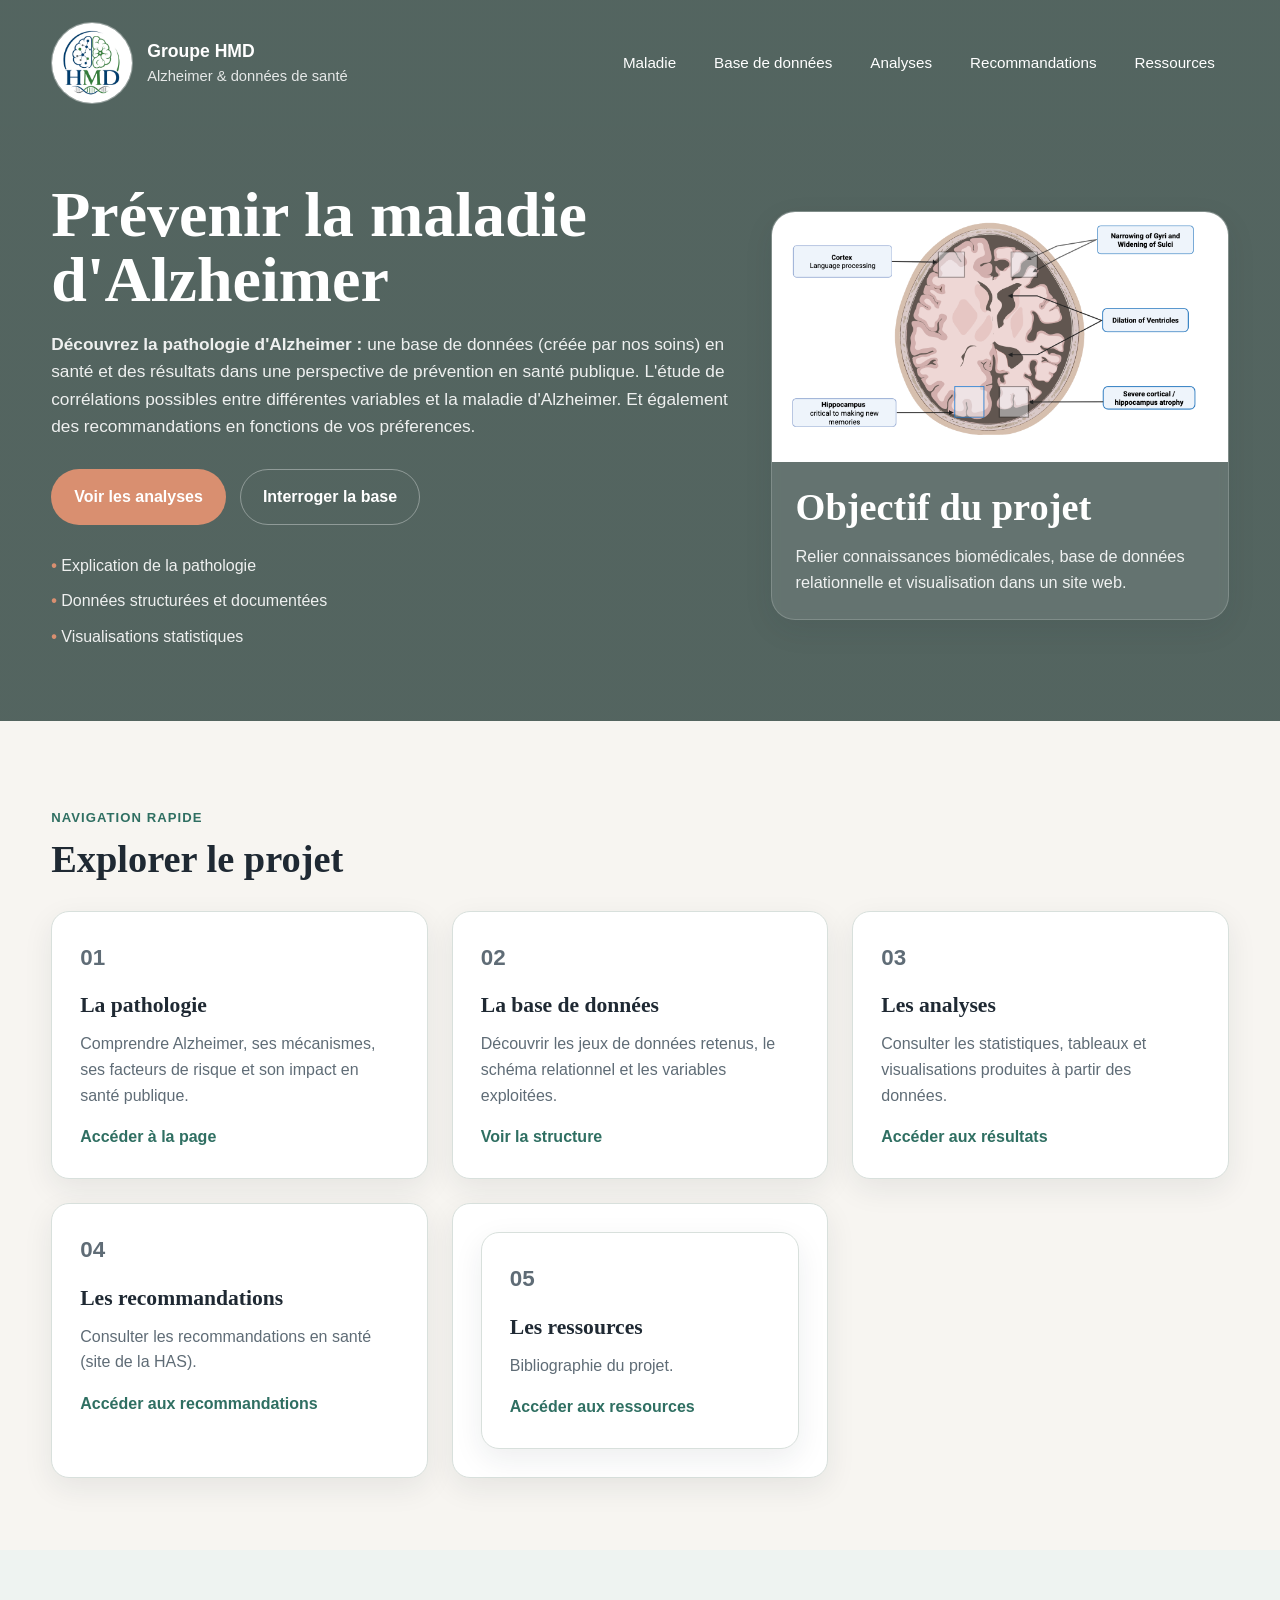
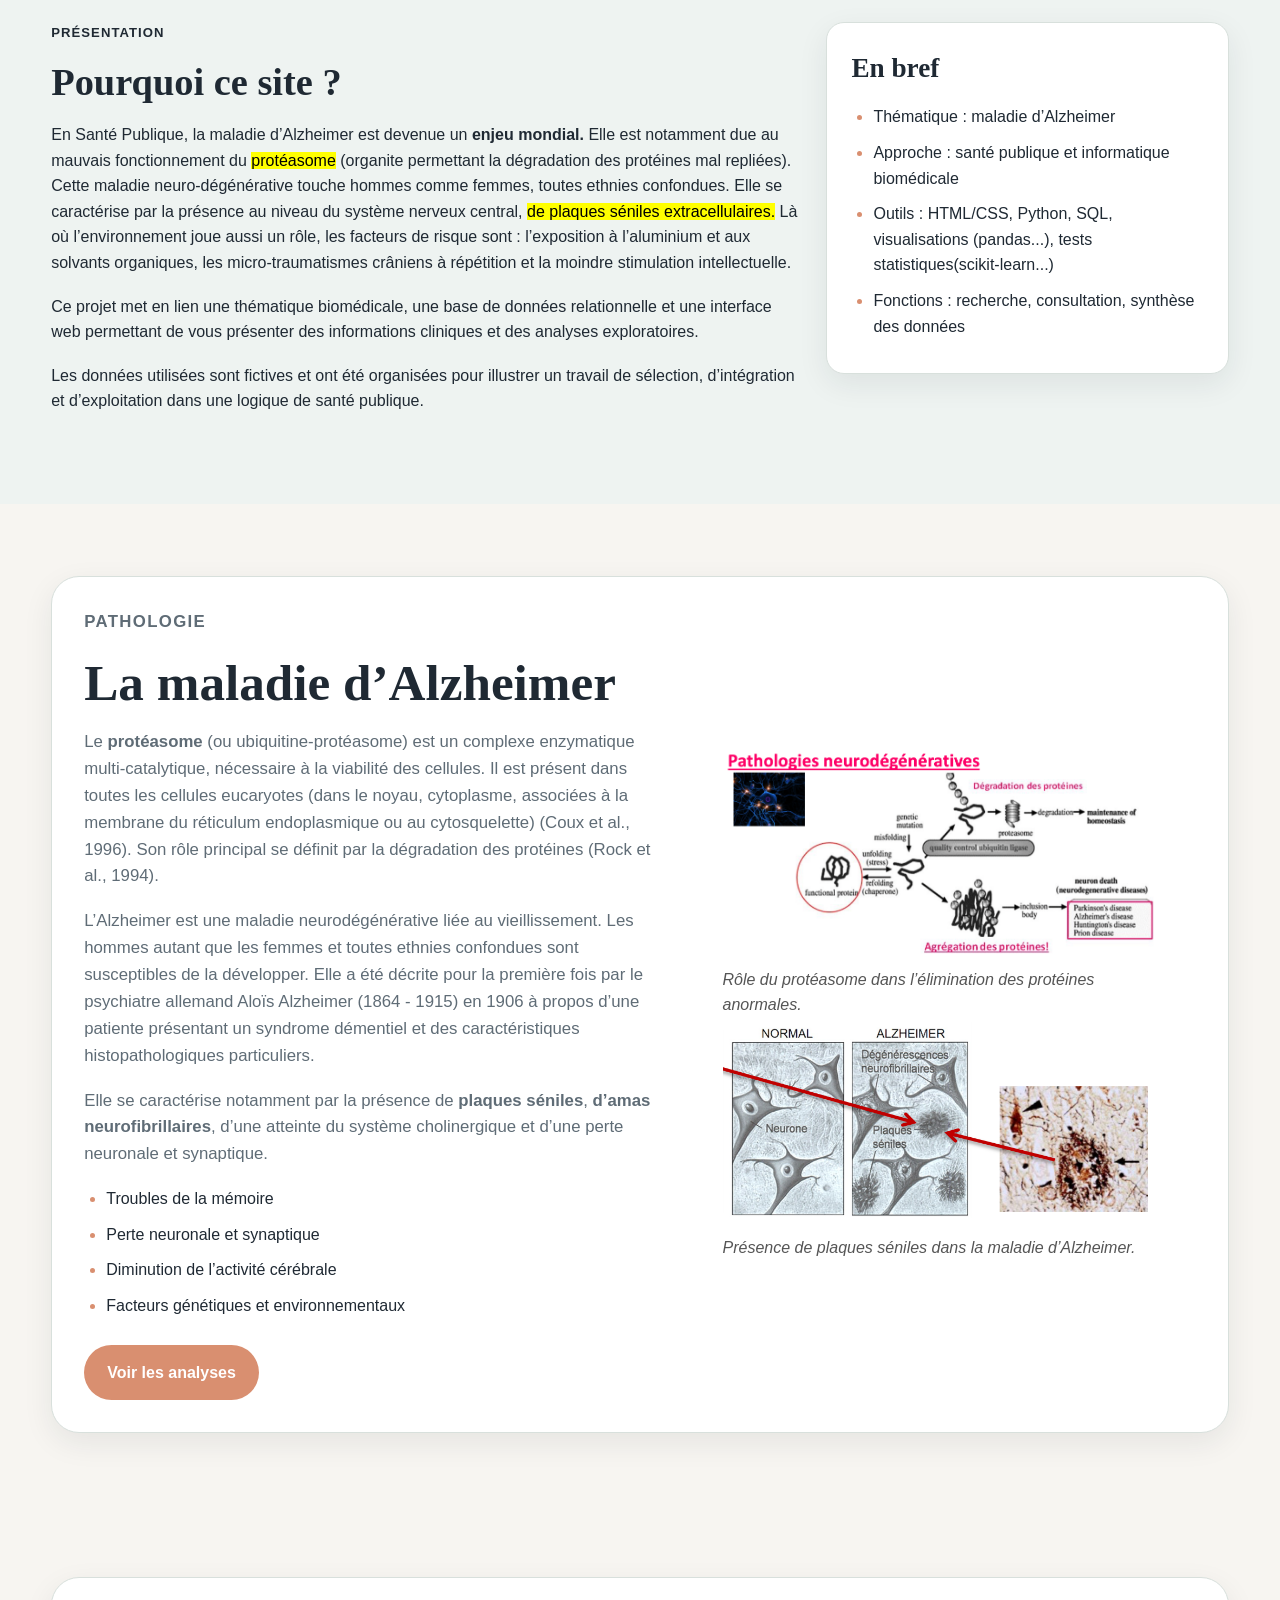
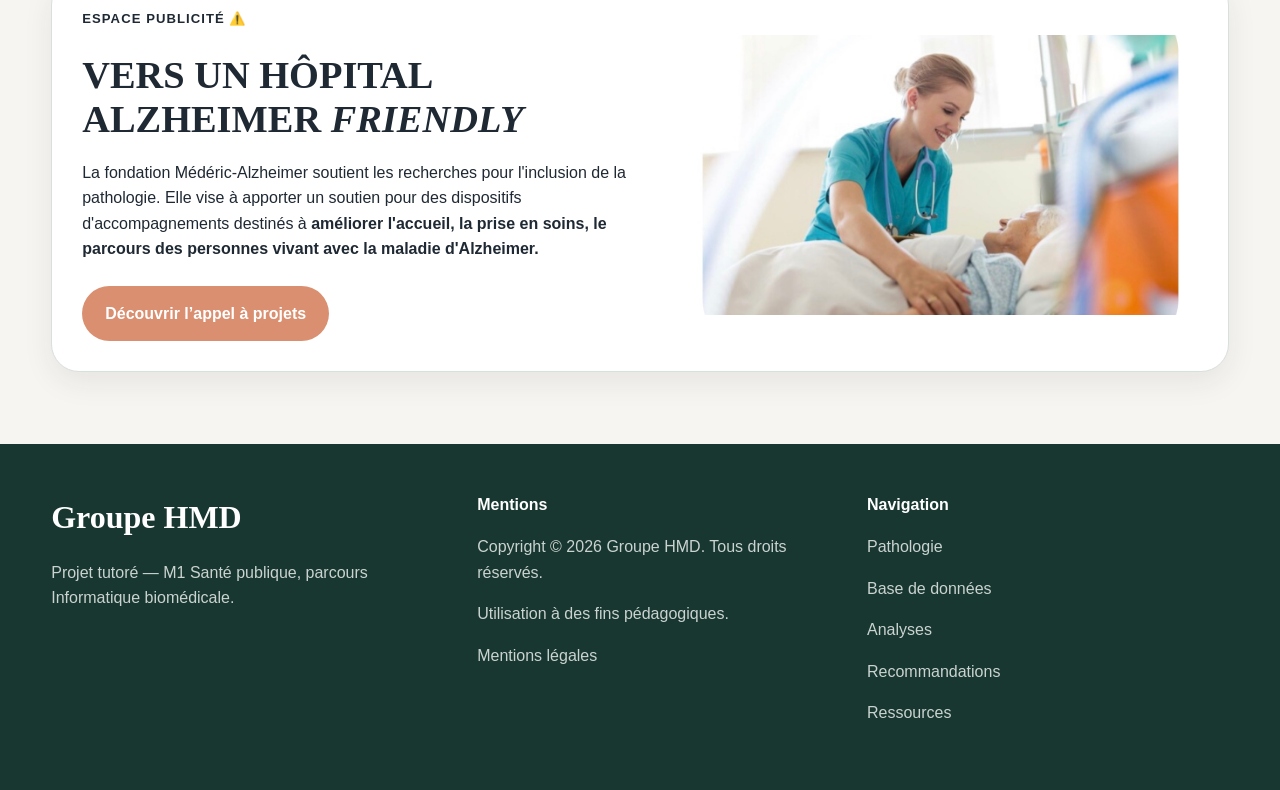
==== commit 711d922e: "Update index.html by removing 'Recherche' section Removed references to 'Recherche' and updated card" ====
--- a/index.html
+++ b/index.html
@@ -123,18 +123,10 @@
                     </article>
 
                     <article class="bloc">
+
+                    <article class="bloc">
                         <!-- Carte 5 -->
                         <p class="numero-bloc">05</p>
-                        <h3>Les recherches</h3>
-                        <p>
-                            Interroger la base de données.
-                        </p>
-                        <a href="interrogation.php">Accéder aux recherches</a>
-                    </article>
-
-                    <article class="bloc">
-                        <!-- Carte 6 -->
-                        <p class="numero-bloc">06</p>
                         <h3>Les ressources</h3>
                         <p>
                             Bibliographie du projet.
@@ -281,7 +273,6 @@
                 <p><a href="base-donnees.html">Base de données</a></p>
                 <p><a href="analyses.html">Analyses</a></p>
                 <p><a href="recommandations.html">Recommandations</a></p>
-                <p><a href="interrogation.php">Recherche</a></p>
                 <p><a href="ressources.html">Ressources</a></p>
             </div>
         </div>
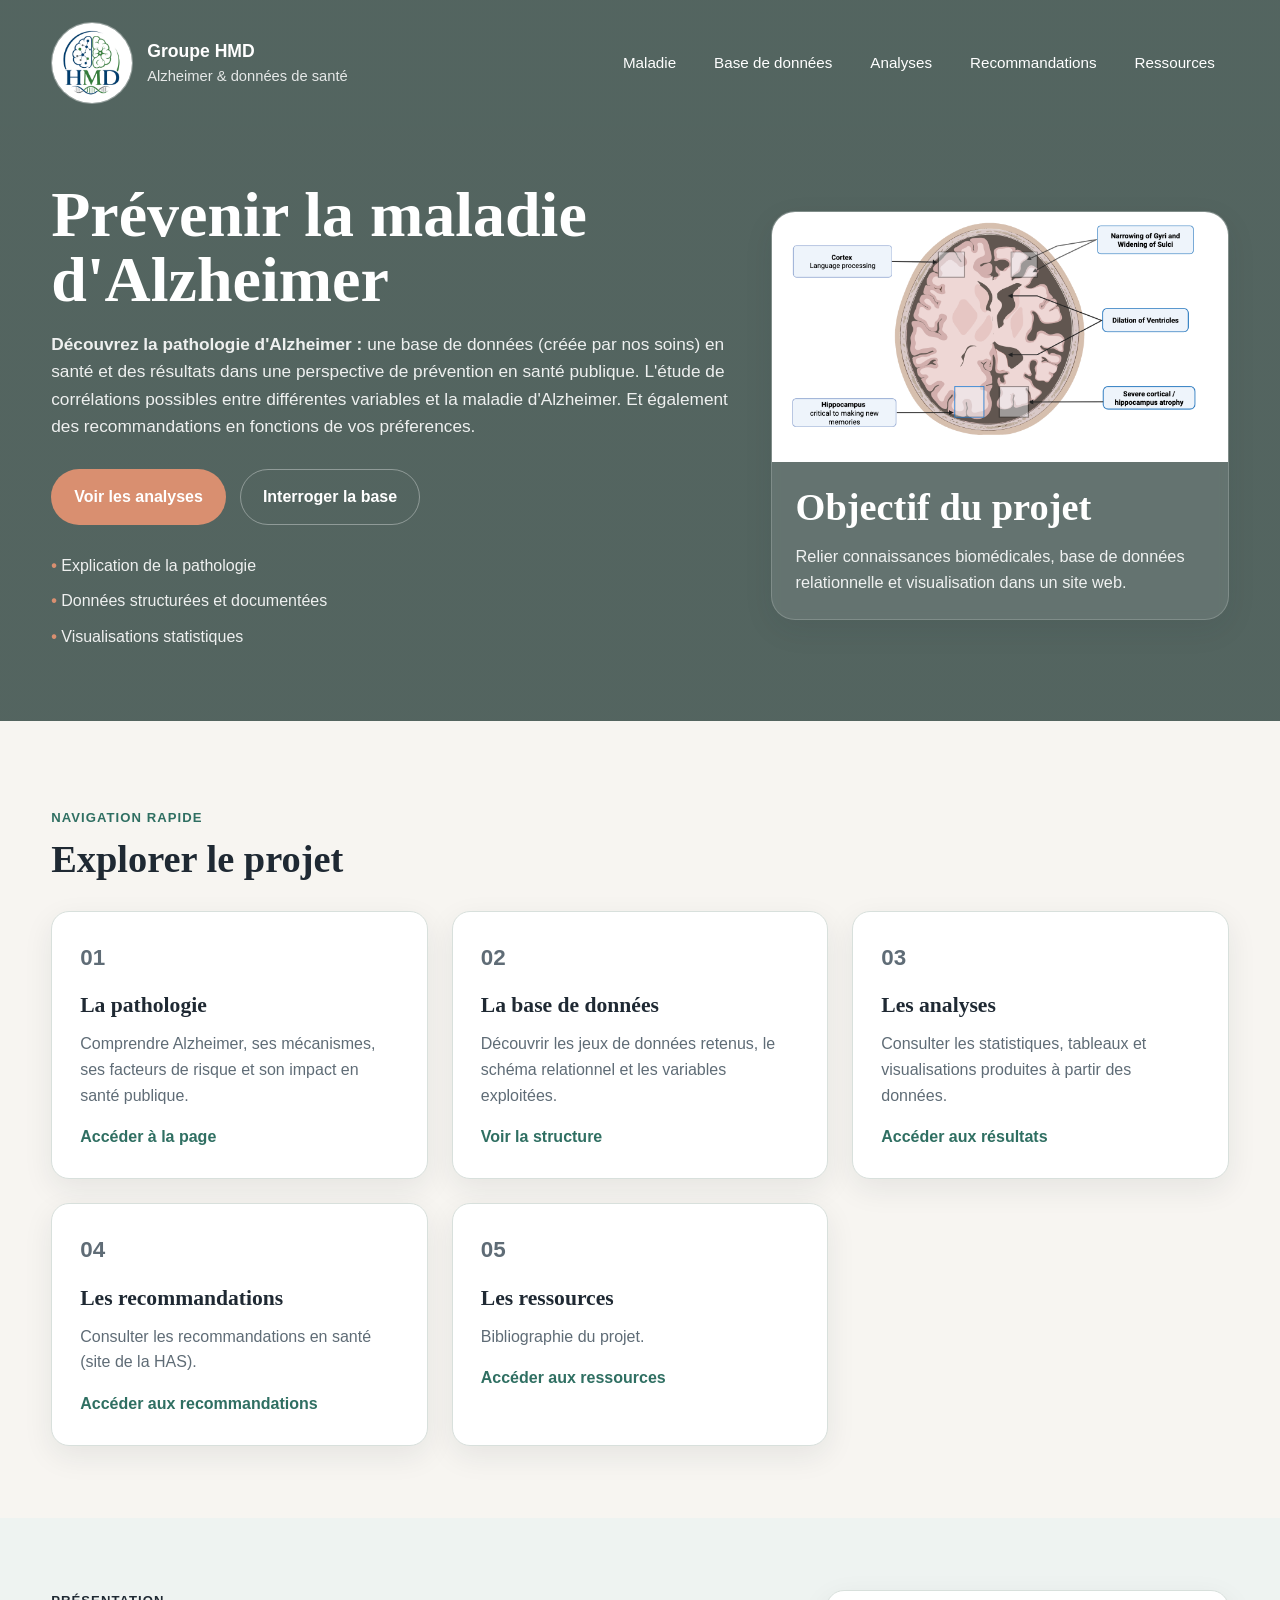
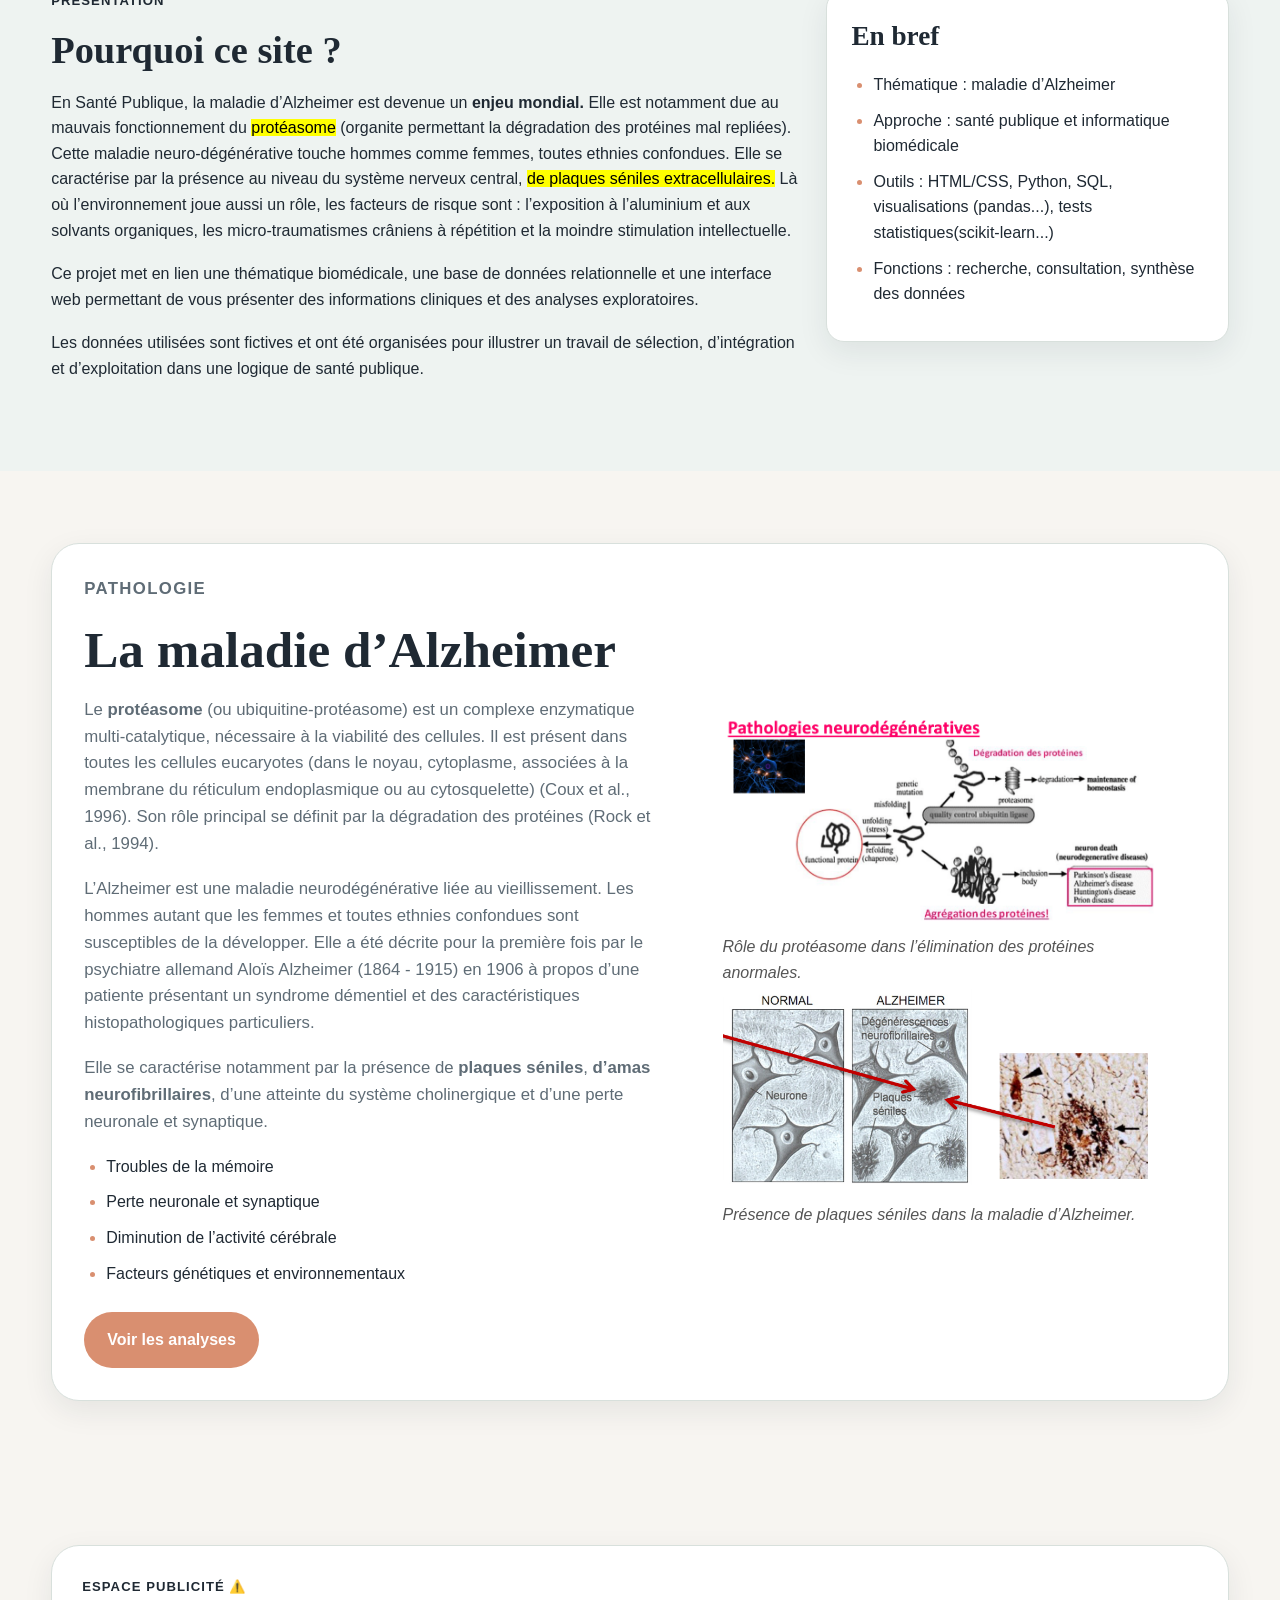
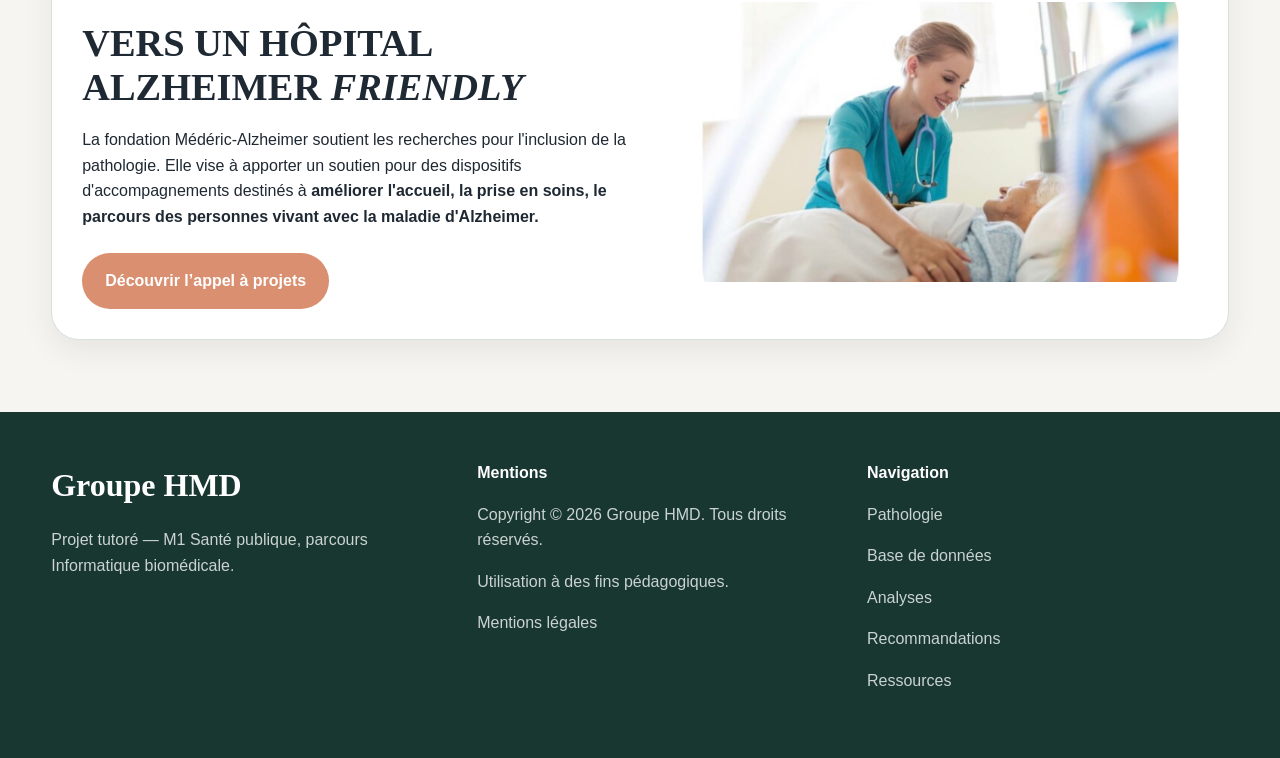
==== commit a1d4f68a: "Fix formatting in index.html" ====
--- a/index.html
+++ b/index.html
@@ -122,7 +122,7 @@
                         <a href="recommandations.html">Accéder aux recommandations</a>
                     </article>
 
-                    <article class="bloc">
+               
 
                     <article class="bloc">
                         <!-- Carte 5 -->
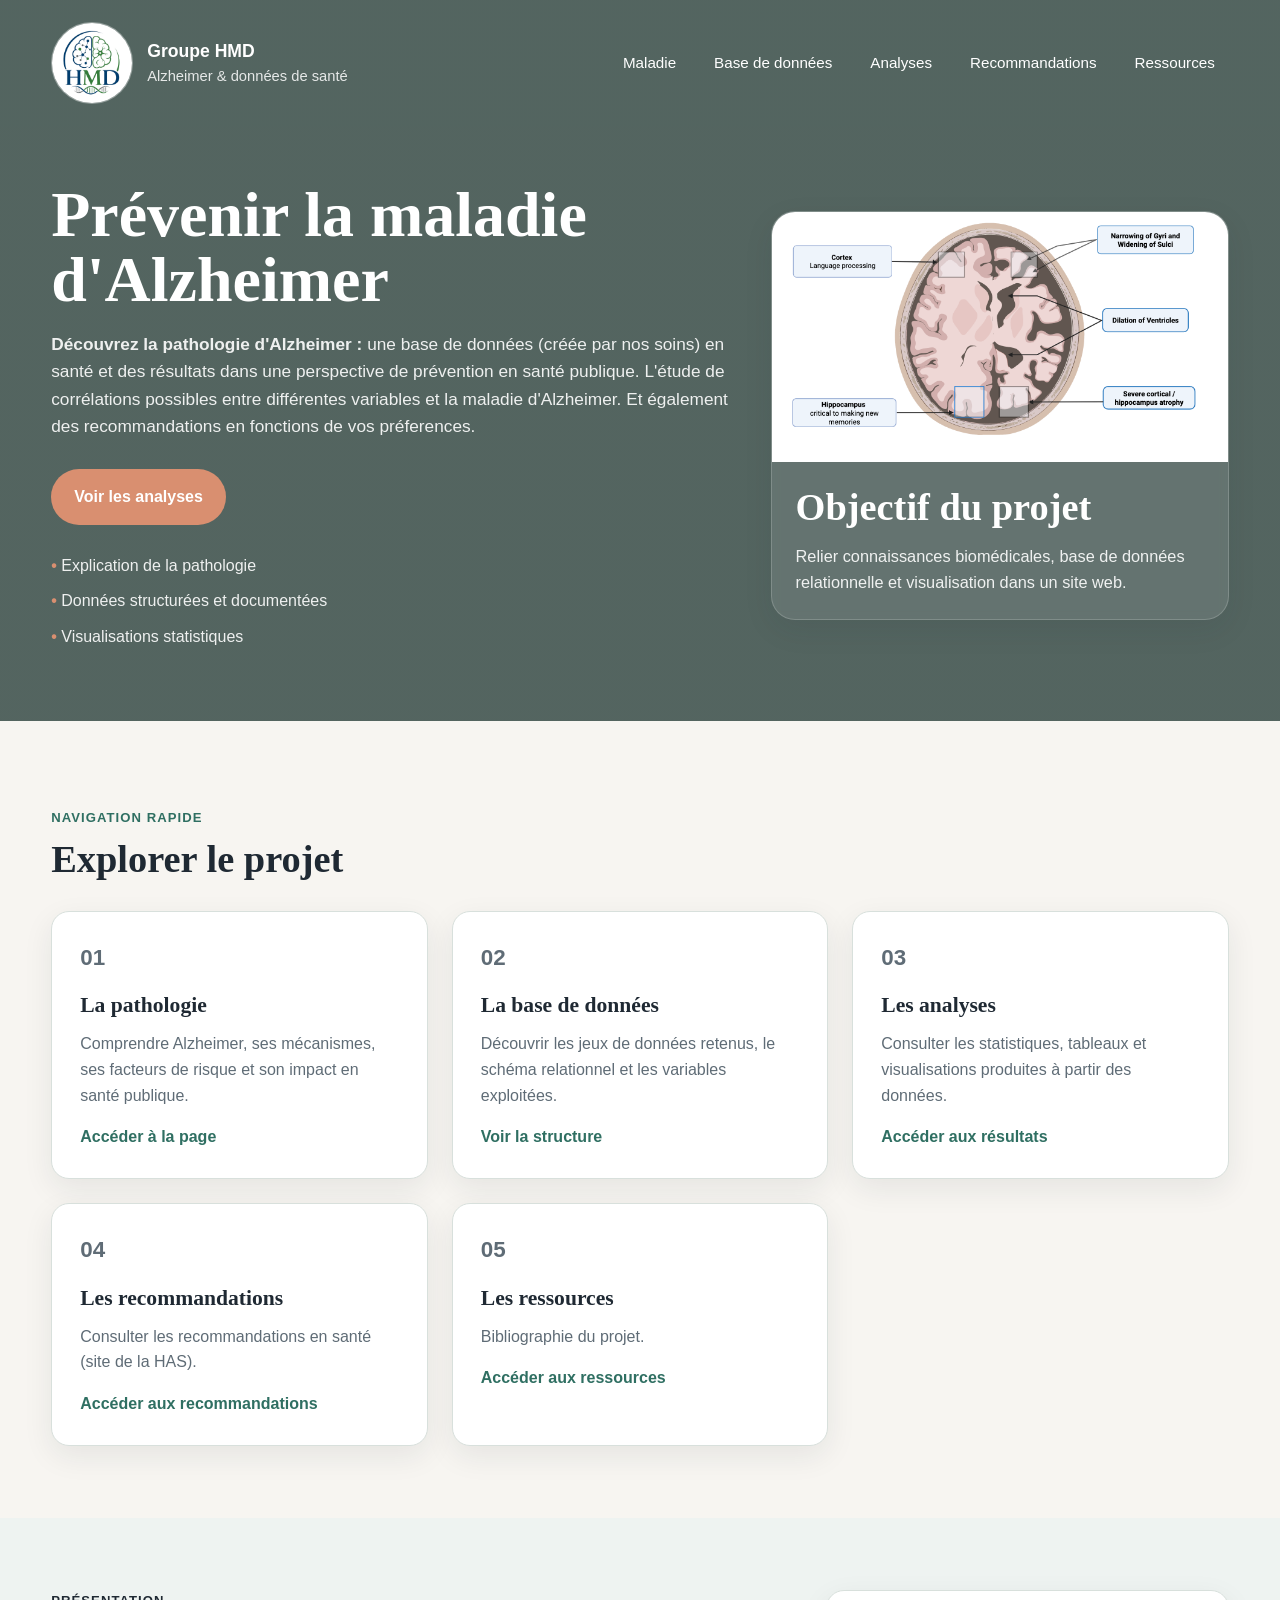
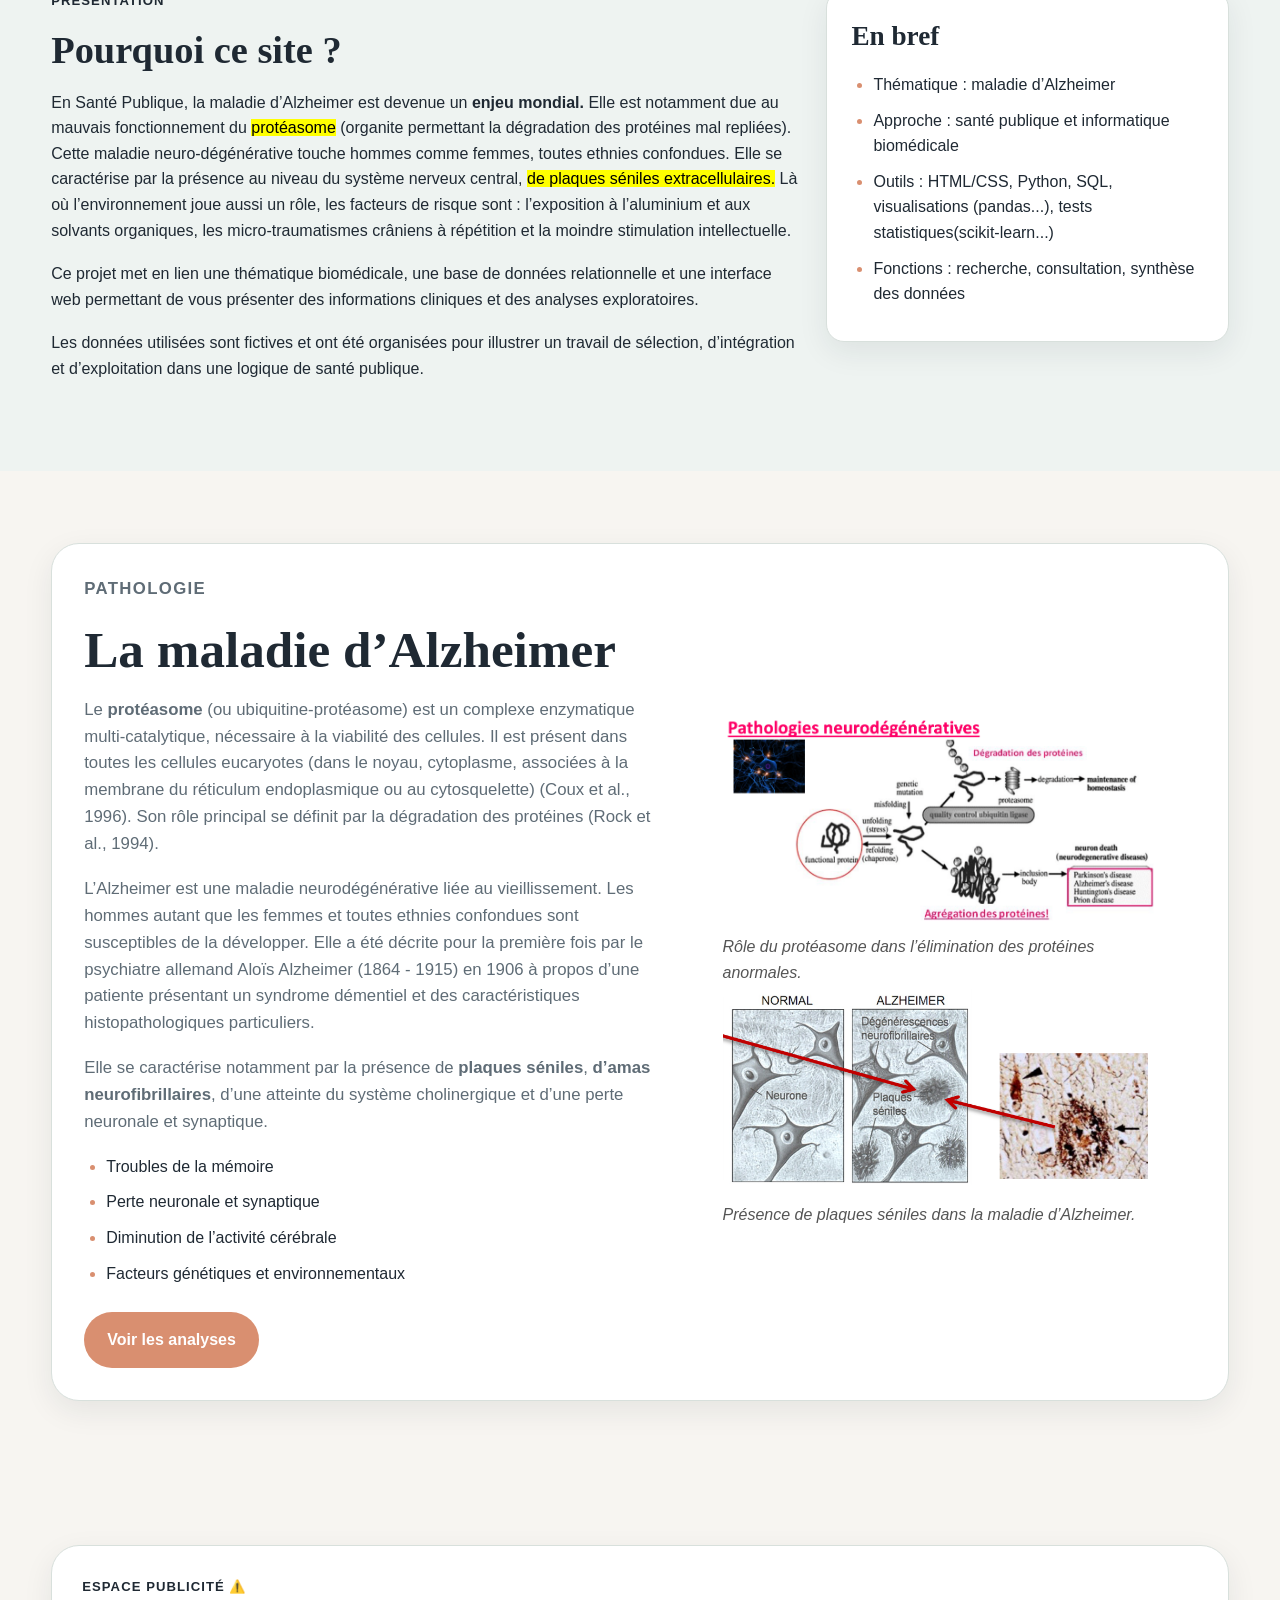
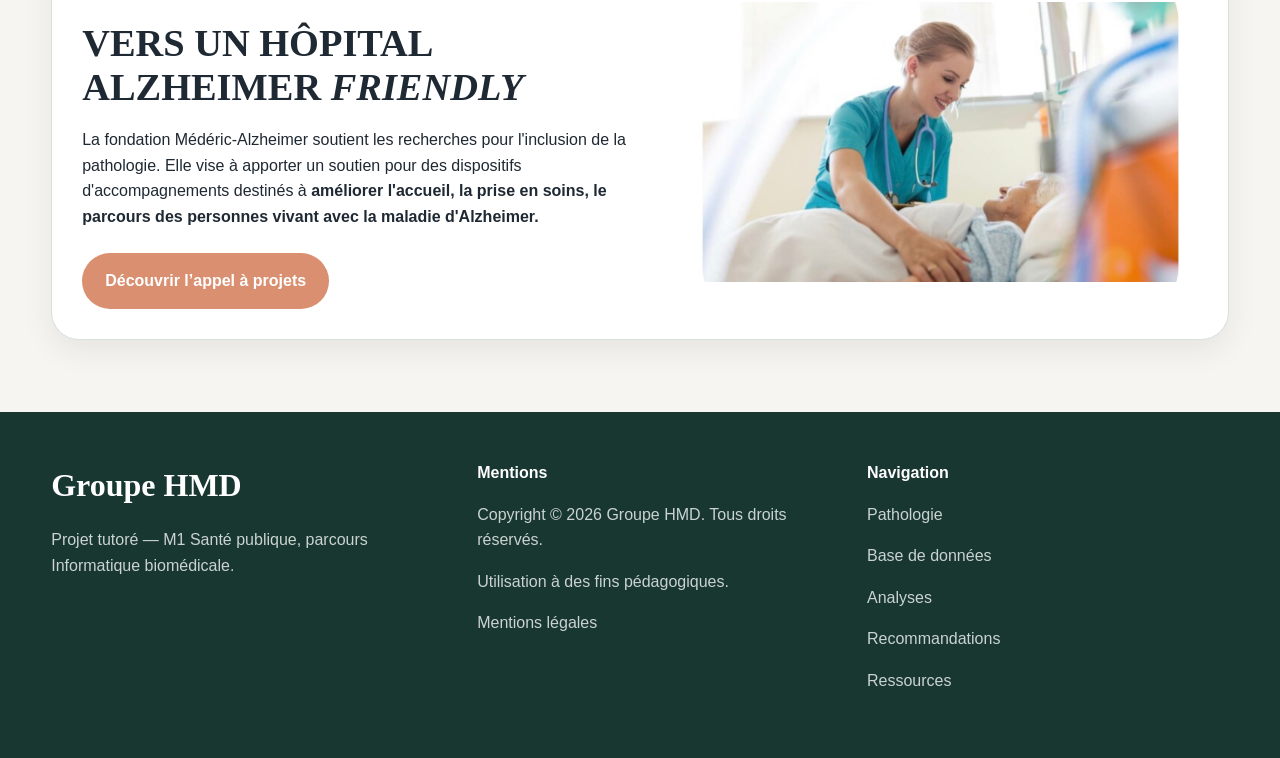
==== commit 570125f6: "Remove link to interrogation.php from index.html" ====
--- a/index.html
+++ b/index.html
@@ -50,7 +50,6 @@
 
                     <div id="boutons-accueil">
                         <a href="analyses.html" class="bouton bouton-orange">Voir les analyses</a>
-                        <a href="interrogation.php" class="bouton bouton-contour">Interroger la base</a>
                     </div>
 
                     <ul id="liste-points">
